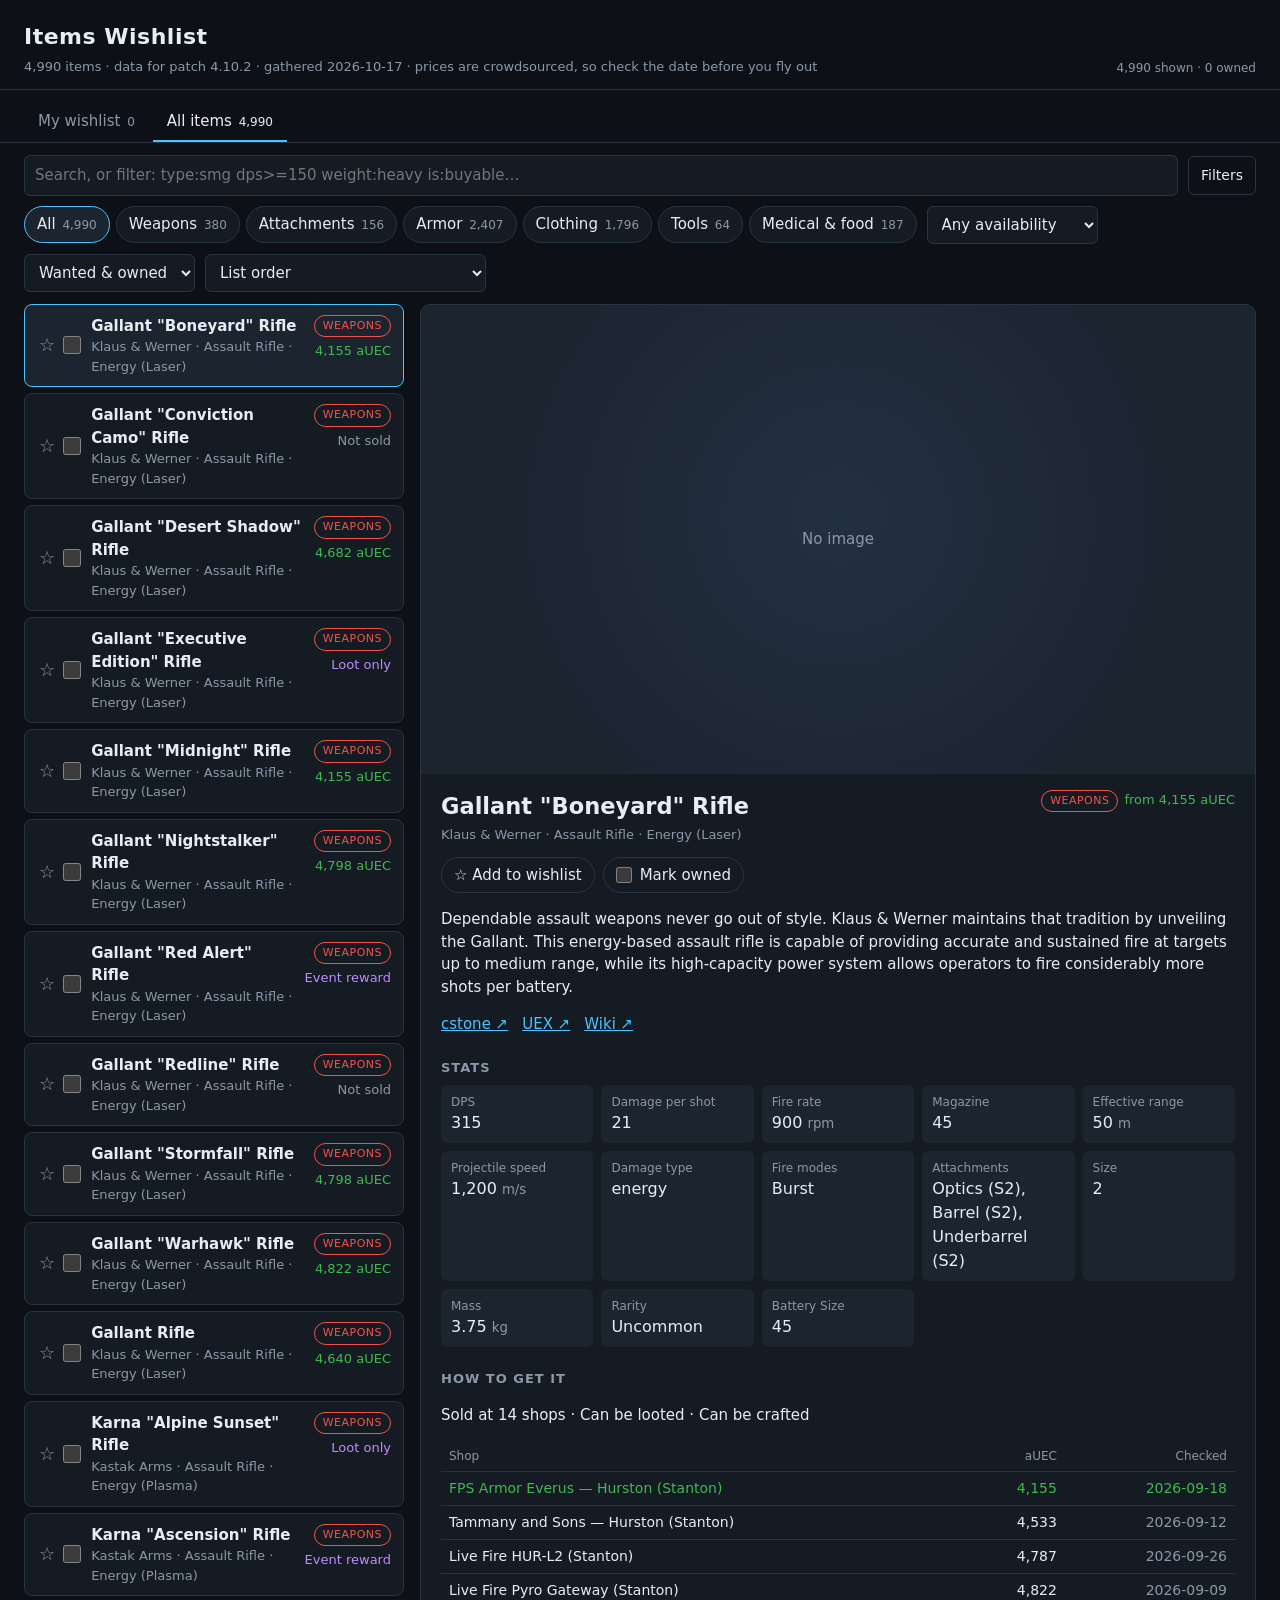
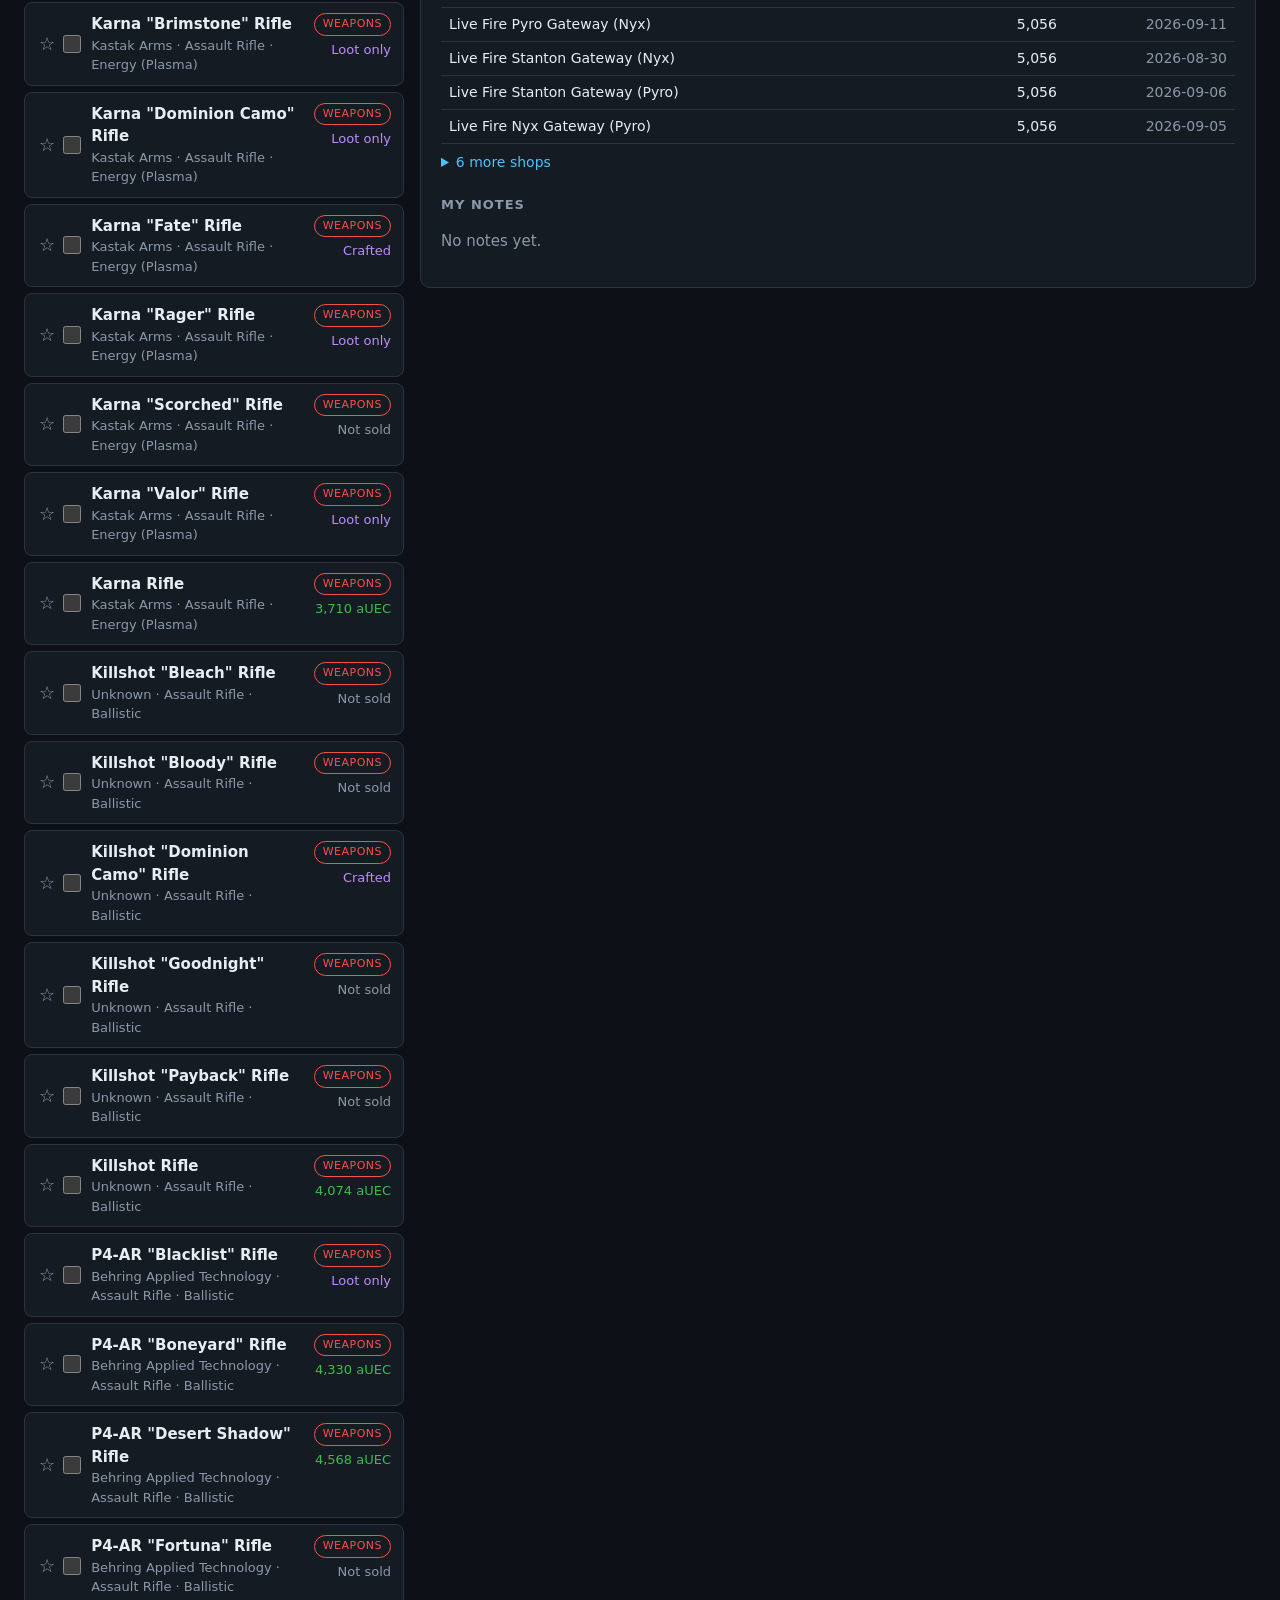
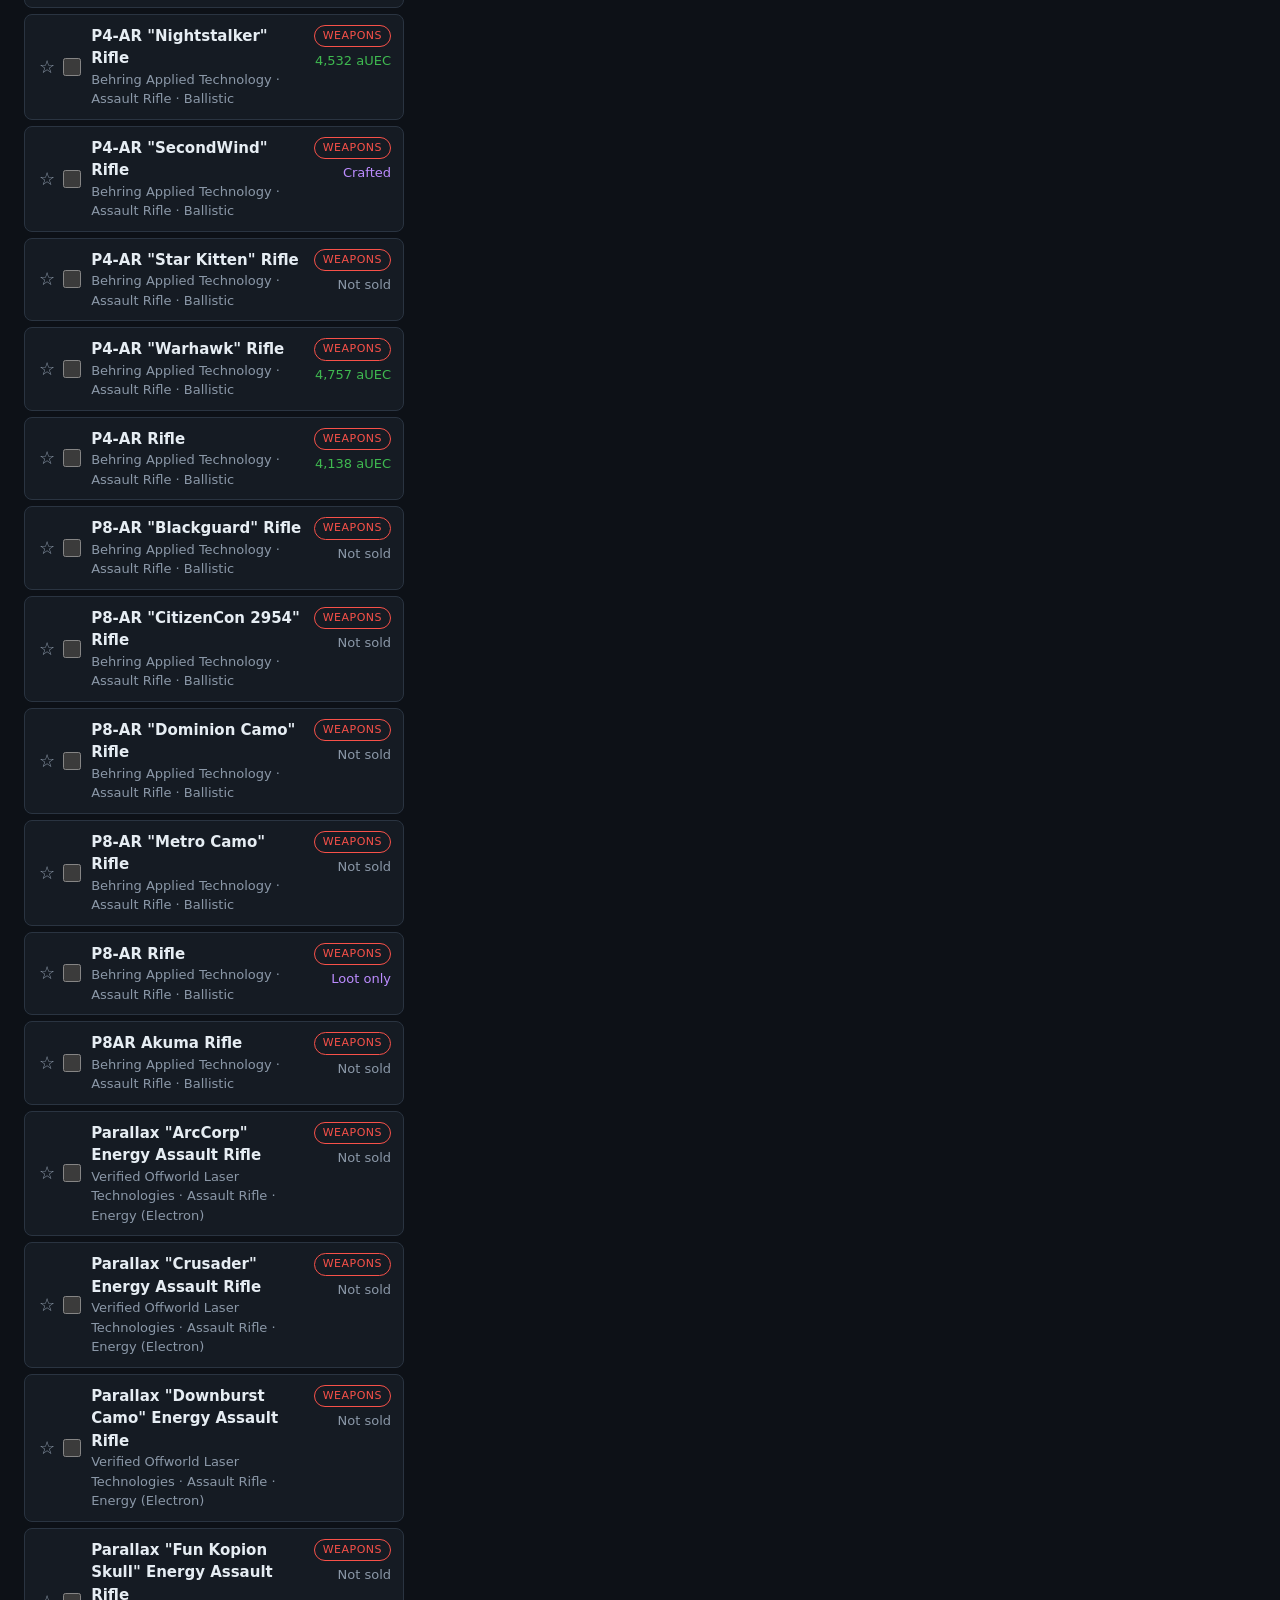
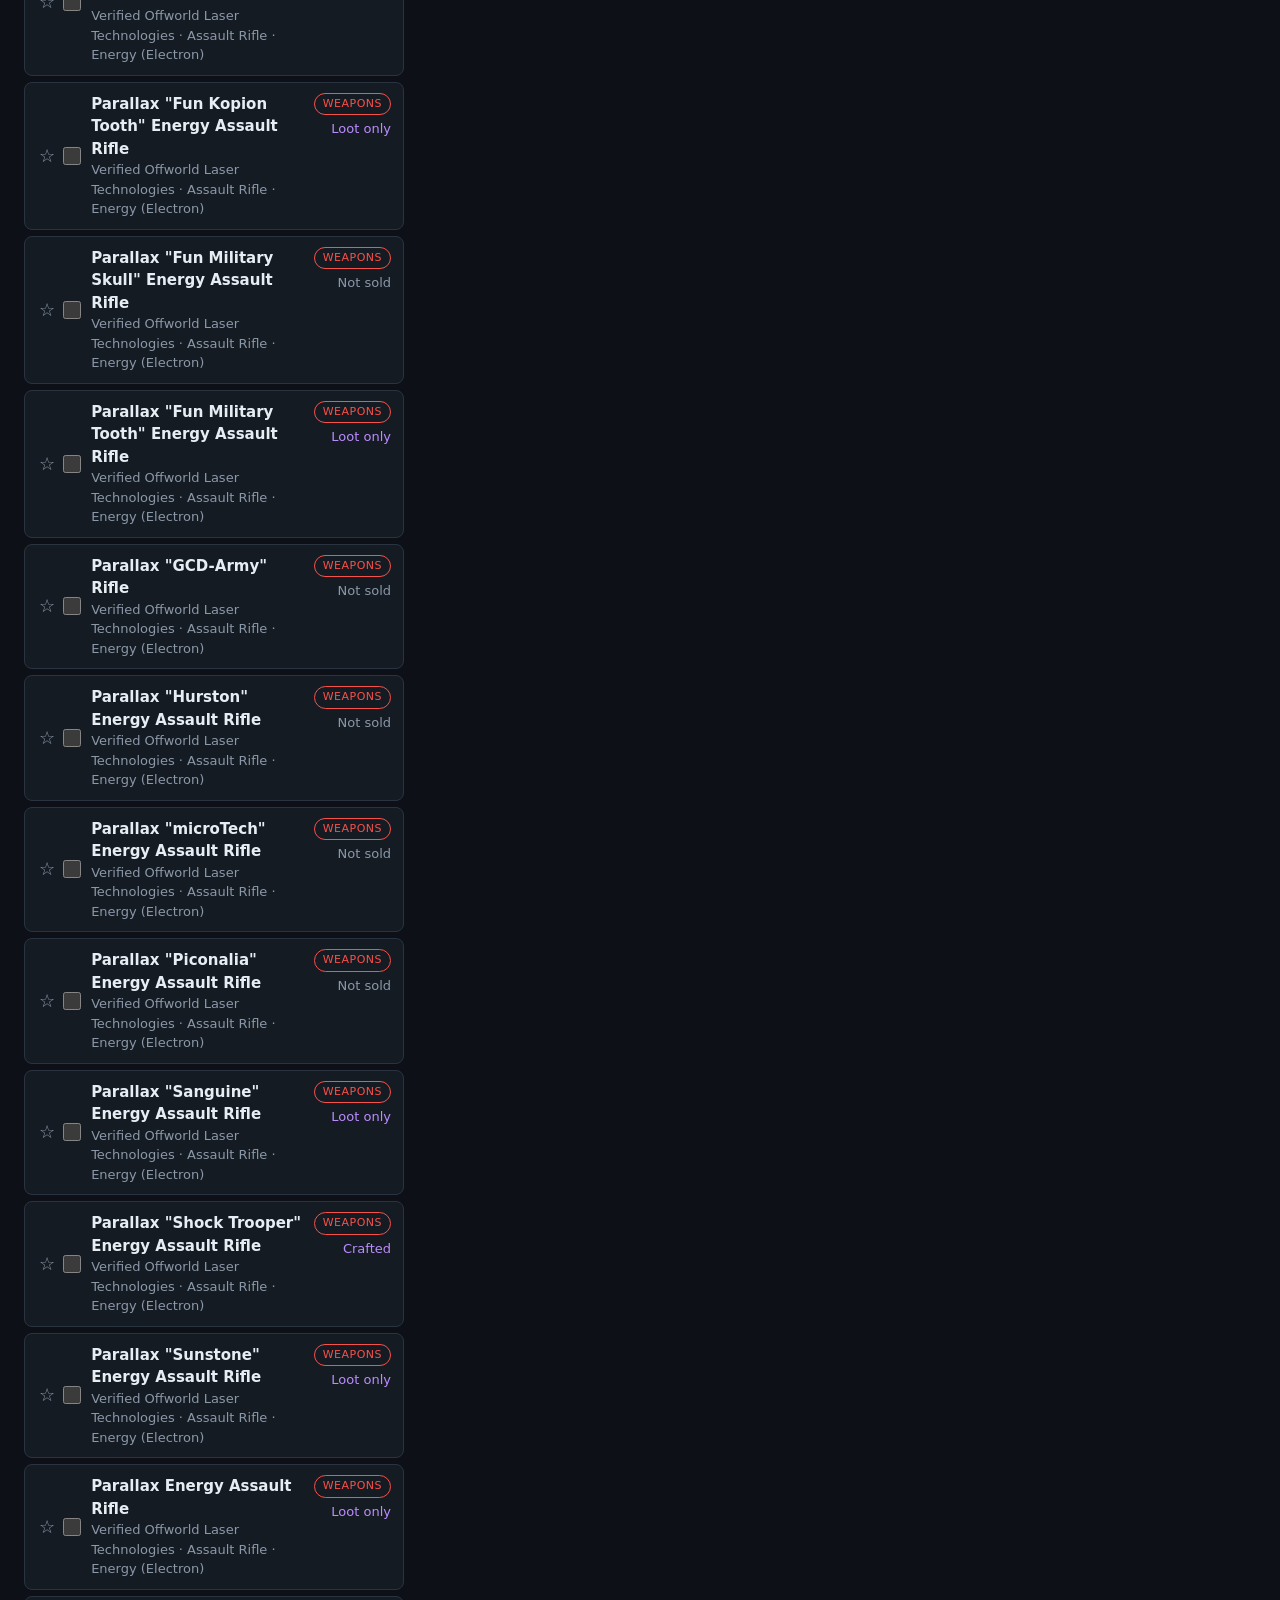
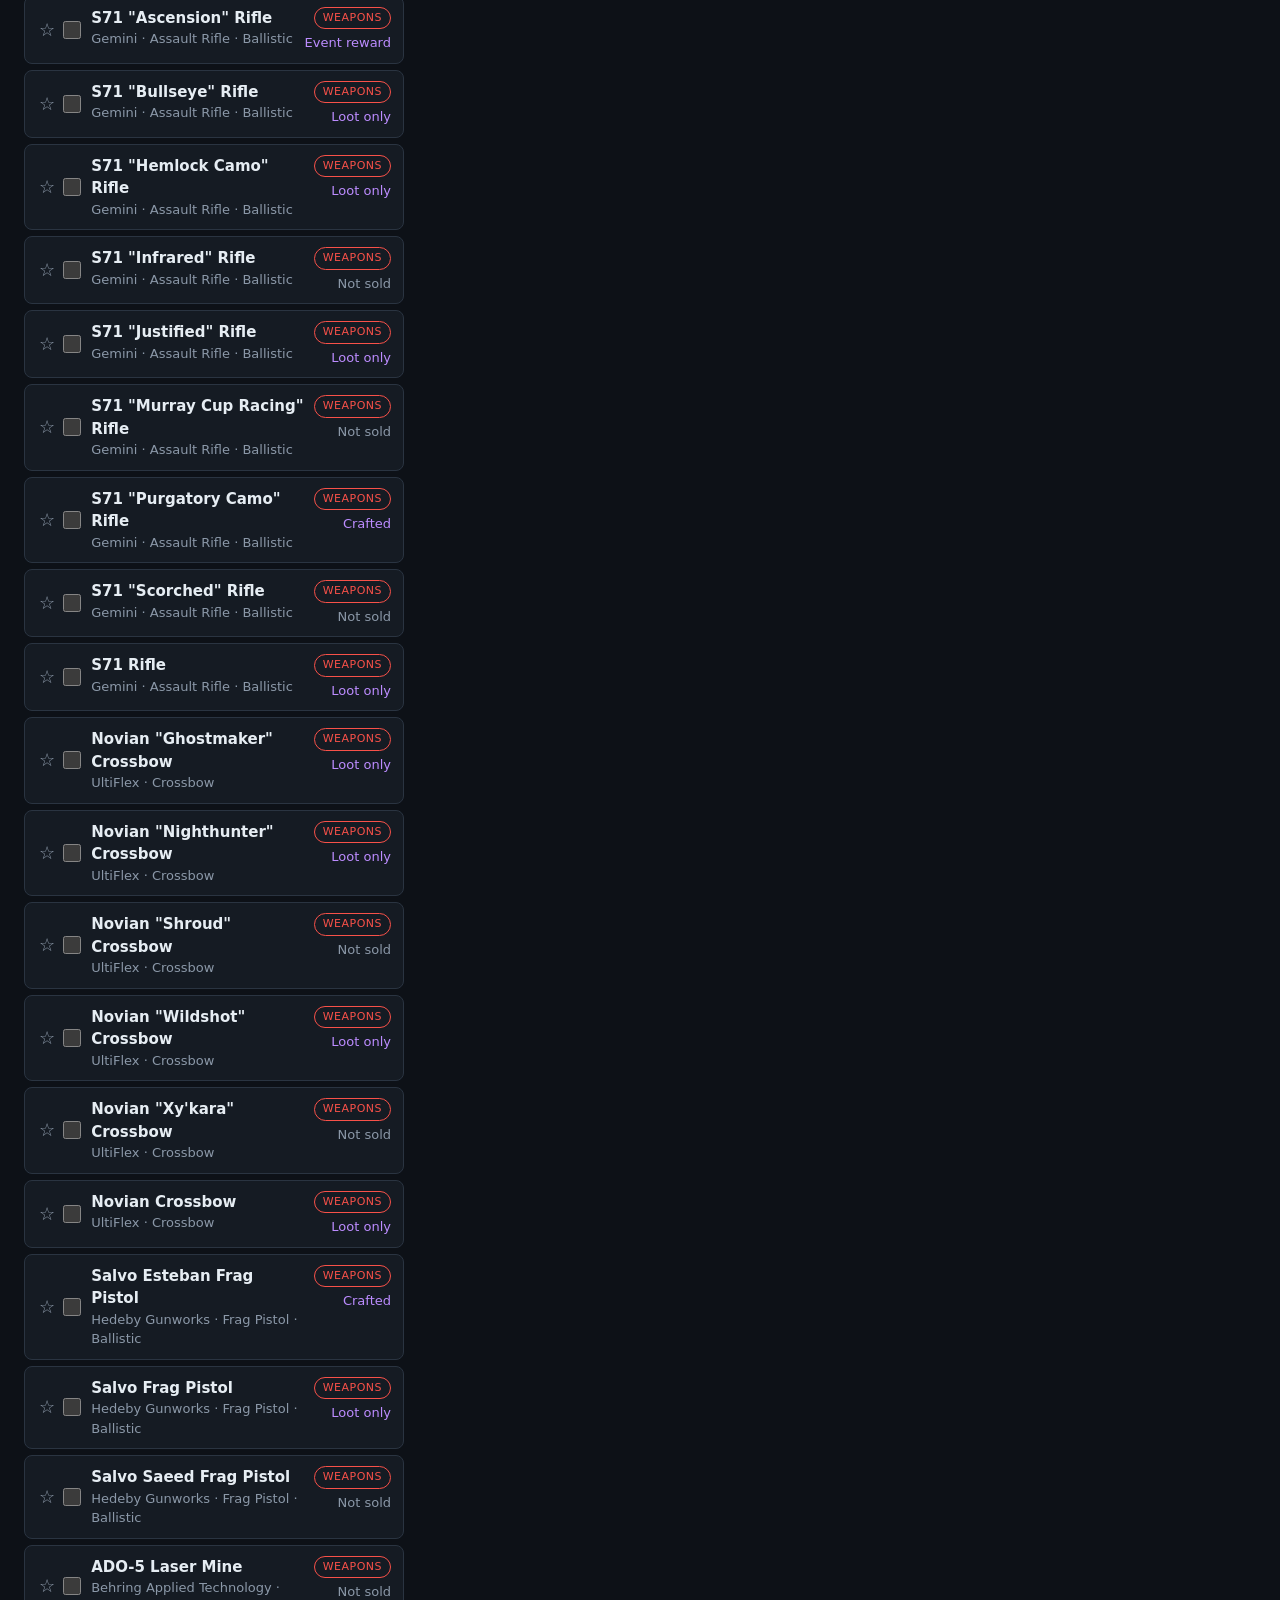
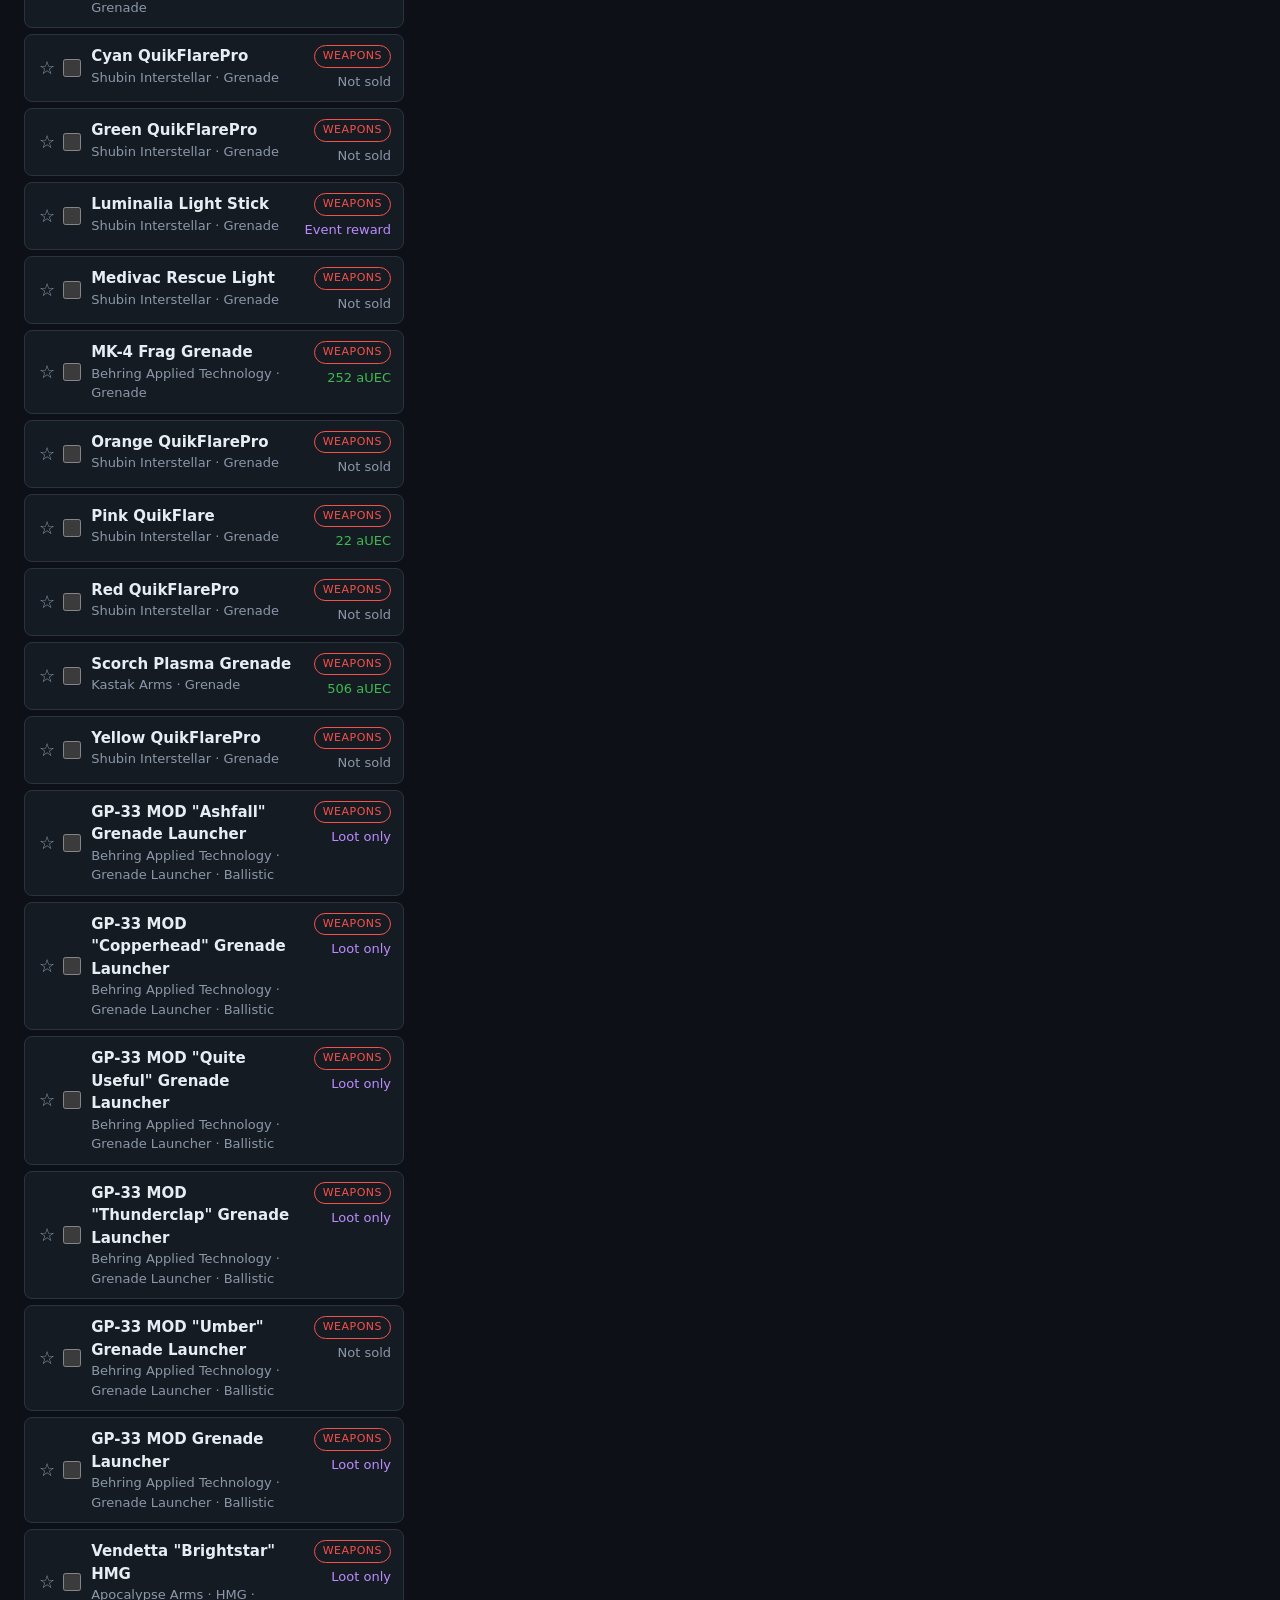
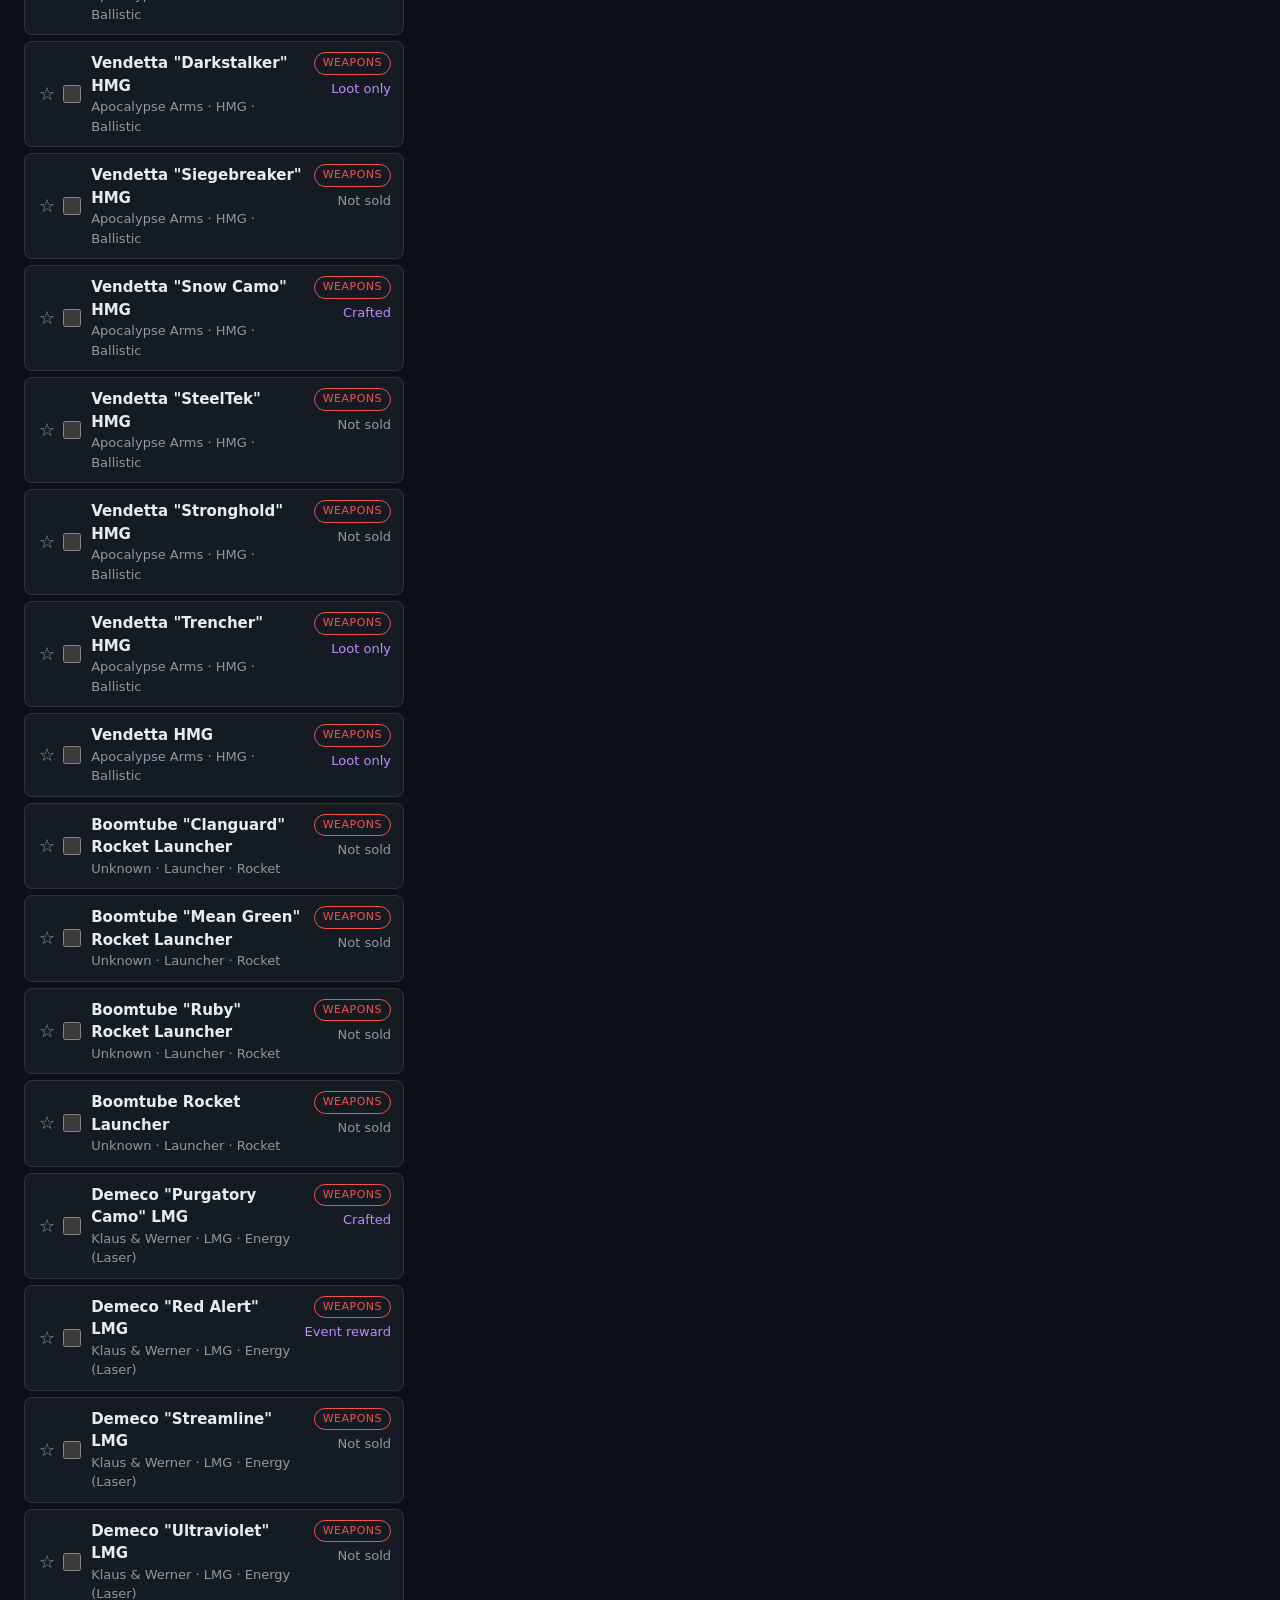
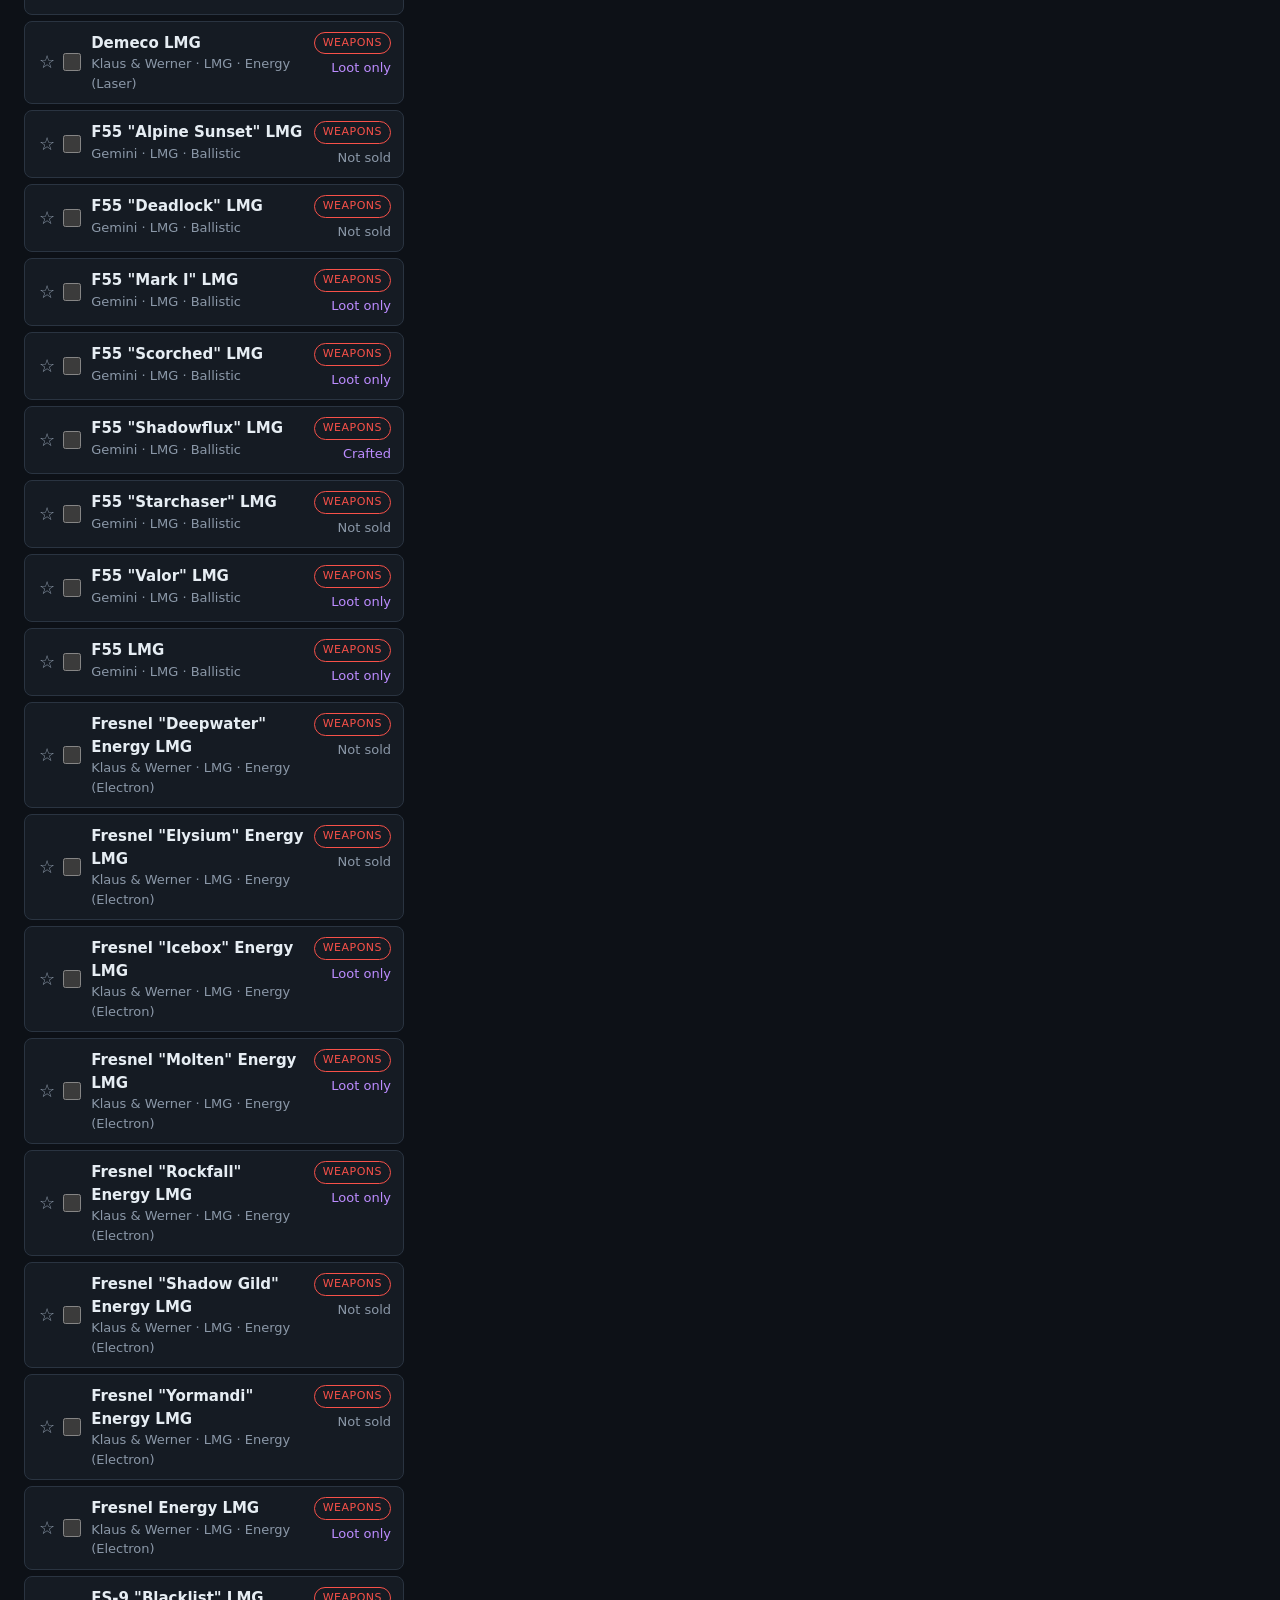
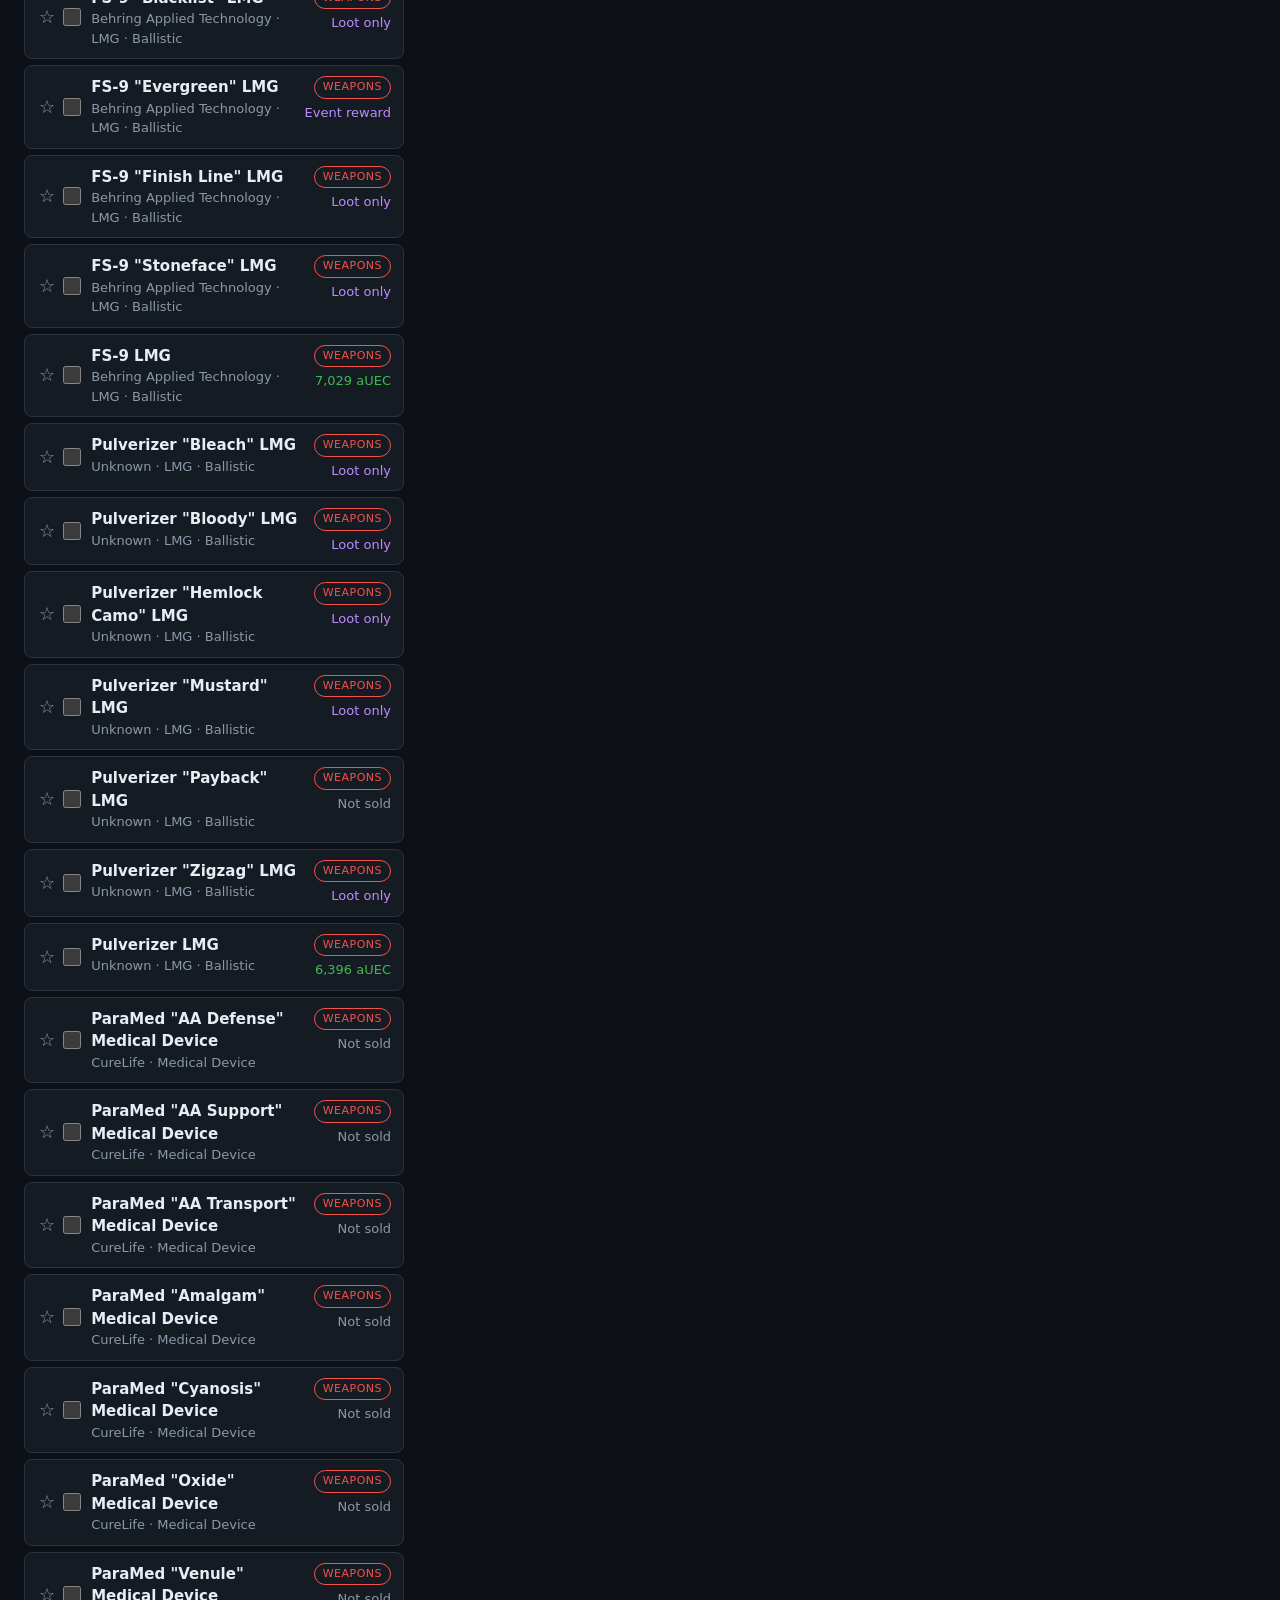
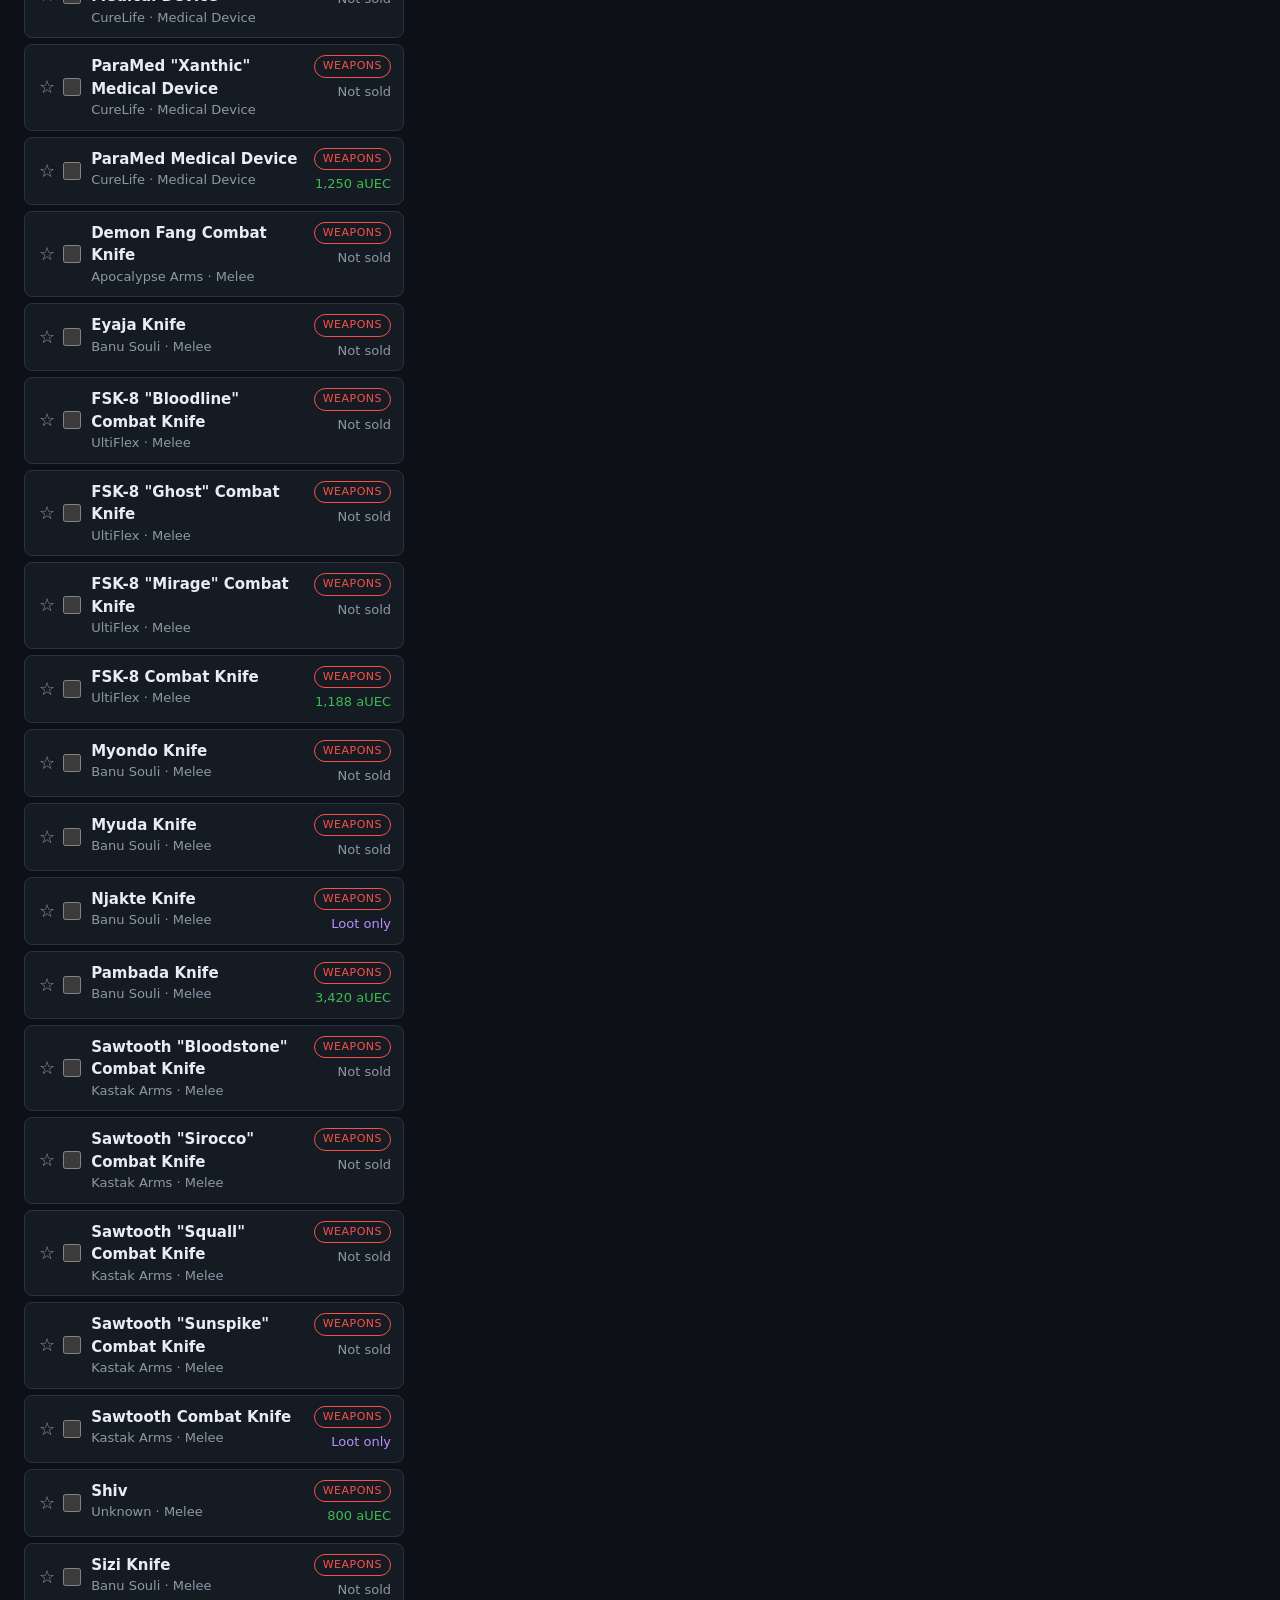
==== index.html @ db8804a5 "Deploy star-citizen-notes@7054bfa" ====
<!doctype html>
<html lang="en">
<head>
  <meta charset="utf-8">
  <meta name="viewport" content="width=device-width, initial-scale=1">
  <title>Items Wishlist</title>
  <link rel="stylesheet" href="styles.css">
</head>
<body>
  <header class="top">
    <div>
      <h1>Items Wishlist</h1>
      <p class="meta" id="meta"></p>
    </div>
    <div class="total" id="total"></div>
  </header>

  <div class="pending" id="pending" hidden></div>

  <nav class="scope" id="scope" aria-label="Which items"></nav>

  <section class="toolbar">
    <input id="search" type="search" placeholder="Search, or filter: type:smg dps>=150 weight:heavy is:buyable…" autocomplete="off" spellcheck="false">
    <button type="button" id="filtersToggle" class="ghost filters-toggle" aria-expanded="false" aria-controls="filterPanel">Filters</button>
    <div class="chips" id="categoryChips"></div>
    <select id="availability" aria-label="Availability">
      <option value="">Any availability</option>
      <option value="buy">Sold in shops</option>
      <option value="loot">Loot only</option>
      <option value="craft">Crafted only</option>
      <option value="event">Event reward</option>
      <option value="none">No known source</option>
    </select>
    <select id="owned" aria-label="Owned">
      <option value="">Wanted &amp; owned</option>
      <option value="wanted">Not owned yet</option>
      <option value="owned">Owned</option>
    </select>
    <select id="sort" aria-label="Sort">
      <option value="list">List order</option>
      <option value="price-asc">Price: low → high</option>
      <option value="price-desc">Price: high → low</option>
      <option value="name">Name</option>
      <option value="manufacturer">Manufacturer</option>
      <option value="stat:dps">DPS: highest first</option>
      <option value="stat:alpha">Damage per shot: highest first</option>
      <option value="stat:rpm">Fire rate: fastest first</option>
      <option value="stat:range">Effective range: longest first</option>
      <option value="stat:mag">Magazine: biggest first</option>
      <option value="stat:dr">Damage reduction: highest first</option>
      <option value="stat:storage">Storage: most first</option>
      <option value="statlow:tempmin">Cold rating: coldest first</option>
      <option value="stat:tempmax">Heat rating: hottest first</option>
      <option value="stat:rad">Radiation protection: most first</option>
      <option value="statlow:mass">Mass: lightest first</option>
    </select>
  </section>

  <section class="filter-panel" id="filterPanel" hidden></section>
  <div class="active-filters" id="activeFilters"></div>

  <main class="layout">
    <ul class="list" id="list"></ul>
    <article class="detail" id="detail"></article>
  </main>

  <script src="site.js"></script>
  <script src="catalog.data.js"></script>
  <script src="items.data.js"></script>
  <script src="wishlist.js"></script>
  <script src="owned.js"></script>
  <script src="common.js"></script>
  <script src="filters.js"></script>
  <script src="app.js"></script>
</body>
</html>
---- styles.css ----
:root {
  --bg: #0d1117;
  --panel: #151b23;
  --panel-2: #1c2430;
  --border: #2a3441;
  --text: #e6edf3;
  --muted: #8b98a8;
  --accent: #4cc2ff;
  --buy: #3fb950;
  --pledge: #d29922;
  --none: #8b98a8;
  --utility: #4cc2ff;
  --combat: #f85149;
  --racing: #bc8cff;
  --other: #8b98a8;
  --star: #f2cc60;
  color-scheme: dark;
}

* { box-sizing: border-box; }

body {
  margin: 0;
  background: var(--bg);
  color: var(--text);
  font: 15px/1.5 system-ui, -apple-system, "Segoe UI", Roboto, sans-serif;
}

a { color: var(--accent); }

.top {
  display: flex;
  justify-content: space-between;
  align-items: flex-end;
  gap: 16px;
  flex-wrap: wrap;
  padding: 20px 24px 12px;
  border-bottom: 1px solid var(--border);
}
.top h1 { margin: 0; font-size: 22px; letter-spacing: 0.5px; }
.meta { margin: 4px 0 0; color: var(--muted); font-size: 13px; }
.total { text-align: right; }
.total span { display: block; color: var(--muted); font-size: 12px; }
.total strong { font-size: 20px; font-variant-numeric: tabular-nums; }

.toolbar {
  display: flex;
  flex-wrap: wrap;
  gap: 10px;
  align-items: center;
  padding: 12px 24px;
}
.toolbar input, .toolbar select {
  background: var(--panel);
  color: var(--text);
  border: 1px solid var(--border);
  border-radius: 6px;
  padding: 8px 10px;
  font: inherit;
}
.toolbar input { flex: 1 1 260px; min-width: 0; }
.chips { display: flex; gap: 6px; flex-wrap: wrap; }
.chip {
  background: var(--panel);
  color: var(--text);
  border: 1px solid var(--border);
  border-radius: 999px;
  padding: 6px 12px;
  font: inherit;
  cursor: pointer;
}
.chip span { color: var(--muted); font-size: 12px; margin-left: 2px; }
.chip.on { border-color: var(--accent); background: var(--panel-2); }

.scope { display: flex; gap: 4px; padding: 12px 24px 0; border-bottom: 1px solid var(--border); }
.tab {
  background: transparent;
  color: var(--muted);
  border: 0;
  border-bottom: 2px solid transparent;
  border-radius: 0;
  padding: 8px 14px;
  font-size: 15px;
}
.tab span { font-size: 12px; margin-left: 2px; }
.tab.on { color: var(--text); border-bottom-color: var(--accent); }

.layout {
  display: grid;
  grid-template-columns: minmax(280px, 380px) 1fr;
  gap: 16px;
  padding: 0 24px 24px;
  align-items: start;
}

.list { list-style: none; margin: 0; padding: 0; display: flex; flex-direction: column; gap: 6px; }
.row {
  display: flex;
  align-items: center;
  gap: 10px;
  padding: 0 0 0 12px;
  background: var(--panel);
  border: 1px solid var(--border);
  border-radius: 8px;
}
.row:hover { background: var(--panel-2); }
.row.active { border-color: var(--accent); background: var(--panel-2); }
.row.owned { opacity: 0.6; }
.row.owned strong { text-decoration: line-through; text-decoration-color: var(--buy); }
.row-controls { display: flex; align-items: center; gap: 6px; flex: none; }
.star {
  background: transparent;
  border: 0;
  padding: 0 2px;
  font-size: 18px;
  line-height: 1;
  color: var(--muted);
}
.star:hover, .star.on { color: var(--star); }
.row-check { width: 18px; height: 18px; accent-color: var(--buy); cursor: pointer; flex: none; margin: 0; }
.row-link {
  flex: 1;
  min-width: 0;
  display: flex;
  justify-content: space-between;
  gap: 10px;
  padding: 10px 12px 10px 0;
  color: var(--text);
  text-decoration: none;
}
.row-main { display: flex; flex-direction: column; min-width: 0; }
.row-side { display: flex; flex-direction: column; align-items: flex-end; gap: 4px; white-space: nowrap; }
.sub { color: var(--muted); font-size: 13px; }

.tag {
  font-size: 11px;
  text-transform: uppercase;
  letter-spacing: 0.5px;
  padding: 2px 8px;
  border-radius: 999px;
  border: 1px solid currentColor;
}
/* Item categories (All items view). Wishlist groups fall back to the plain tag color. */
.tag[class*="cat-"] { color: var(--other); }
.tag.cat-weapons { color: #f85149; }
.tag.cat-attachments { color: #ff9b6b; }
.tag.cat-armor { color: #4cc2ff; }
.tag.cat-clothing { color: #bc8cff; }
.tag.cat-tools { color: #d29922; }
.tag.cat-medical-food { color: #3fb950; }
.price.rent { color: var(--accent); }
.price.loot, .price.craft, .price.event { color: var(--racing); }
.status-flight-ready { color: var(--buy); }
.status-in-concept { color: var(--none); }
.owned-tag { color: var(--buy); vertical-align: middle; }

.price { font-size: 13px; font-variant-numeric: tabular-nums; }
.price.buy { color: var(--buy); }
.price.pledge { color: var(--pledge); }
.price.none { color: var(--none); }

.detail {
  background: var(--panel);
  border: 1px solid var(--border);
  border-radius: 10px;
  padding: 0 20px 20px;
  overflow: hidden;
  position: sticky;
  top: 12px;
}
.hero { margin: 0 -20px 16px; aspect-ratio: 16 / 7; background: var(--panel-2); }
.hero img { width: 100%; height: 100%; object-fit: cover; display: block; }
.noimg { height: 100%; display: grid; place-items: center; color: var(--muted); }
.detail-head { display: flex; justify-content: space-between; gap: 12px; flex-wrap: wrap; }
.detail-head h2 { margin: 0; }
.detail-head .sub { margin: 2px 0 0; }
.badges { display: flex; gap: 6px; align-items: flex-start; }
.detail h3 {
  margin: 22px 0 8px;
  font-size: 13px;
  text-transform: uppercase;
  letter-spacing: 1px;
  color: var(--muted);
}
.links { display: flex; gap: 14px; flex-wrap: wrap; }

.kv { margin: 0; display: grid; gap: 4px; }
.kv div { display: grid; grid-template-columns: 120px 1fr; gap: 8px; }
.kv dt { color: var(--muted); }
.kv dd { margin: 0; }

table { width: 100%; border-collapse: collapse; margin-top: 10px; font-size: 14px; }
th, td { text-align: left; padding: 6px 8px; border-bottom: 1px solid var(--border); }
th { color: var(--muted); font-weight: 500; font-size: 12px; }
.num { text-align: right; font-variant-numeric: tabular-nums; white-space: nowrap; }
tr.best td { color: var(--buy); }

.note { color: var(--muted); font-size: 14px; border-left: 3px solid var(--border); padding-left: 10px; }
.muted, .empty { color: var(--muted); }

.stats { margin: 0; display: grid; grid-template-columns: repeat(auto-fill, minmax(130px, 1fr)); gap: 8px; }
.stat { background: var(--panel-2); border-radius: 6px; padding: 8px 10px; }
.stat dt { color: var(--muted); font-size: 12px; }
.stat dd { margin: 0; font-size: 16px; font-variant-numeric: tabular-nums; }
.stat small { color: var(--muted); }

/* ── Items ─────────────────────────────────── */
/* Gear renders are often cut out on a transparent background: fit them, don't crop. */
.item-hero { aspect-ratio: 16 / 9; background: radial-gradient(circle at 50% 45%, #233042, var(--panel-2) 70%); }
.item-hero img { object-fit: contain; padding: 12px; }
.desc { white-space: pre-line; }
.more-shops summary { cursor: pointer; color: var(--accent); font-size: 14px; margin-top: 8px; }
.more-shops table { margin-top: 4px; }
tr.current td { background: var(--panel-2); }
tr.set-total td { font-weight: 600; border-bottom: 0; }
td small { color: var(--muted); }
code { font: 13px ui-monospace, Consolas, monospace; background: var(--panel-2); padding: 1px 4px; border-radius: 4px; }

/* ── Filters ───────────────────────────────── */
.filters-toggle { padding: 8px 12px; font-size: 14px; }
.filters-toggle.on { border-color: var(--accent); }
.filters-toggle .count {
  display: inline-block;
  min-width: 18px;
  margin-left: 4px;
  padding: 0 5px;
  border-radius: 999px;
  background: var(--accent);
  color: #111;
  font-size: 12px;
}
.filter-panel {
  margin: 0 24px 12px;
  padding: 14px 16px;
  background: var(--panel);
  border: 1px solid var(--border);
  border-radius: 10px;
  display: grid;
  gap: 14px;
}
.filter-panel[hidden] { display: none; }
.filter-panel select, .filter-panel input[inputmode] {
  background: var(--panel-2);
  color: var(--text);
  border: 1px solid var(--border);
  border-radius: 6px;
  padding: 6px 8px;
  font: inherit;
  font-size: 14px;
  min-width: 0;
}
.fp-selects { display: grid; grid-template-columns: repeat(auto-fill, minmax(170px, 1fr)); gap: 10px; }
.fp-selects label { display: flex; flex-direction: column; gap: 4px; font-size: 12px; color: var(--muted); }
.fp-flags { display: flex; flex-wrap: wrap; gap: 6px 16px; font-size: 14px; }
.fp-flag { display: inline-flex; align-items: center; gap: 6px; cursor: pointer; }
.fp-flag input { accent-color: var(--accent); margin: 0; }
.fp-ranges { display: grid; grid-template-columns: repeat(auto-fill, minmax(250px, 1fr)); gap: 8px 18px; }
.fp-range { display: grid; grid-template-columns: 1fr 76px auto 76px; align-items: center; gap: 6px; font-size: 14px; }
.fp-range small { color: var(--muted); }
.fp-range em { color: var(--muted); font-style: normal; }
.fp-help { font-size: 13px; color: var(--muted); }
.fp-help summary { cursor: pointer; color: var(--text); }
.fp-help p { margin: 8px 0; }
.fp-syntax { margin: 6px 0; font-size: 13px; }
.fp-syntax td { vertical-align: top; line-height: 1.9; }
.fp-syntax td:first-child { white-space: nowrap; }
.fp-example { margin: 2px 0; font-size: 12px; padding: 4px 10px; }
.active-filters { display: flex; flex-wrap: wrap; gap: 6px; padding: 0 24px; }
.active-filters:not(:empty) { margin-bottom: 12px; }
.filter-chip {
  background: var(--panel-2);
  color: var(--text);
  border: 1px solid var(--accent);
  border-radius: 999px;
  padding: 3px 10px;
  font-size: 13px;
}
.filter-chip span { color: var(--muted); margin-left: 4px; }
.filter-chip.free { border-color: var(--border); }
.filter-chip.neg { border-color: var(--combat); }
.filter-chip.clear { background: transparent; border-color: var(--border); color: var(--muted); }
.row-stats { color: var(--accent); font-size: 12px; font-variant-numeric: tabular-nums; }

/* ── Purchases ─────────────────────────────── */
.pending {
  display: flex;
  flex-wrap: wrap;
  align-items: center;
  gap: 8px 16px;
  margin: 12px 24px 0;
  padding: 10px 14px;
  border: 1px solid var(--pledge);
  border-radius: 8px;
  background: rgba(210, 153, 34, 0.08);
  font-size: 14px;
}
.pending[hidden] { display: none; }
.pending-actions { display: flex; gap: 8px; }
.pending-msg { color: var(--muted); }
button {
  font: inherit;
  font-size: 13px;
  padding: 6px 12px;
  border-radius: 6px;
  border: 1px solid var(--pledge);
  background: var(--pledge);
  color: #111;
  cursor: pointer;
}
button.ghost { background: transparent; color: var(--text); border-color: var(--border); }

.toggles { display: flex; flex-wrap: wrap; gap: 8px; margin: 12px 0 4px; }
.wish-toggle {
  display: inline-flex;
  align-items: center;
  gap: 8px;
  padding: 6px 12px;
  border: 1px solid var(--border);
  border-radius: 999px;
  background: transparent;
  color: var(--text);
  font-size: 15px;
}
button.wish-toggle:hover { border-color: var(--star); }
.wish-toggle.on { border-color: var(--star); }
.wish-toggle select {
  background: var(--panel-2);
  color: var(--text);
  border: 1px solid var(--border);
  border-radius: 6px;
  padding: 2px 6px;
  font: inherit;
  font-size: 14px;
}
.purchase-toggle {
  display: inline-flex;
  align-items: center;
  gap: 8px;
  padding: 6px 12px;
  border: 1px solid var(--border);
  border-radius: 999px;
  cursor: pointer;
  user-select: none;
}
.purchase-toggle input { accent-color: var(--buy); width: 16px; height: 16px; margin: 0; }
.purchase-toggle.on { border-color: var(--buy); color: var(--buy); }
.purchase-toggle small { color: var(--muted); margin-left: 4px; }

/* ── Things to know ────────────────────────── */
.ttk { list-style: none; margin: 0; padding: 0; display: flex; flex-direction: column; gap: 6px; }
.ttk li {
  display: flex;
  gap: 10px;
  align-items: flex-start;
  padding: 8px 12px;
  border-radius: 6px;
  border-left: 3px solid;
  font-size: 14px;
}
.ttk-warn { border-color: var(--pledge) !important; background: rgba(210, 153, 34, 0.10); }
.ttk-info { border-color: var(--accent) !important; background: rgba(76, 194, 255, 0.07); }
.ttk-icon {
  flex: none;
  width: 18px;
  height: 18px;
  margin-top: 1px;
  border-radius: 50%;
  display: grid;
  place-items: center;
  font-size: 12px;
  font-weight: 700;
  color: #111;
}
.ttk-warn .ttk-icon { background: var(--pledge); }
.ttk-info .ttk-icon { background: var(--accent); }


@media print {
  body { background: #fff; color: #000; }
  .top, .pending, .toggles { display: none; }
}

@media (max-width: 800px) {
  .pending { margin-left: 16px; margin-right: 16px; }
  .top, .scope, .toolbar, .layout, .active-filters { padding-left: 16px; padding-right: 16px; }
  .filter-panel { margin-left: 16px; margin-right: 16px; }
  .fp-syntax td:first-child { white-space: normal; }
  .layout { grid-template-columns: 1fr; }
  .detail { position: static; }
  .total { text-align: left; }
}
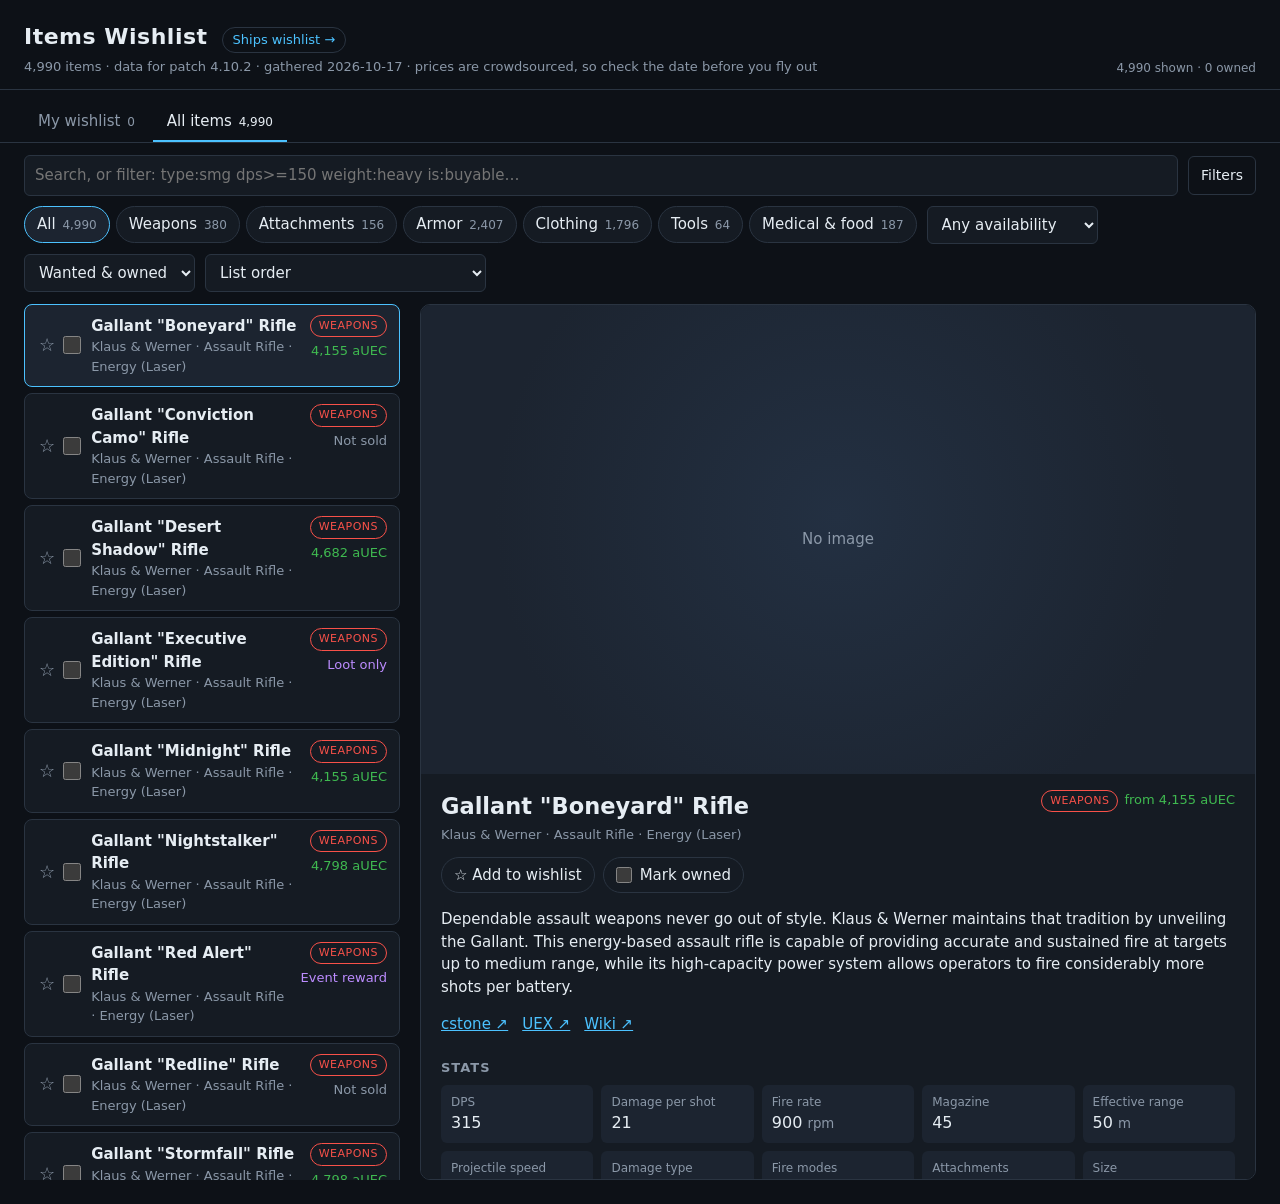
==== commit 53cd7c20: "Deploy star-citizen-notes@56469bd" ====
--- a/index.html
+++ b/index.html
@@ -9,7 +9,10 @@
 <body>
   <header class="top">
     <div>
-      <h1>Items Wishlist</h1>
+      <div class="title-row">
+        <h1>Items Wishlist</h1>
+        <nav class="site-links" id="siteLinks" aria-label="Other sites"></nav>
+      </div>
       <p class="meta" id="meta"></p>
     </div>
     <div class="total" id="total"></div>
--- a/styles.css
+++ b/styles.css
@@ -38,6 +38,10 @@
   border-bottom: 1px solid var(--border);
 }
 .top h1 { margin: 0; font-size: 22px; letter-spacing: 0.5px; }
+.title-row { display: flex; align-items: baseline; gap: 14px; flex-wrap: wrap; }
+.site-links { display: flex; gap: 8px; }
+.site-links a { font-size: 13px; text-decoration: none; border: 1px solid var(--border); border-radius: 999px; padding: 2px 10px; }
+.site-links a:hover { border-color: var(--accent); }
 .meta { margin: 4px 0 0; color: var(--muted); font-size: 13px; }
 .total { text-align: right; }
 .total span { display: block; color: var(--muted); font-size: 12px; }
@@ -93,7 +97,16 @@
   align-items: start;
 }
 
-.list { list-style: none; margin: 0; padding: 0; display: flex; flex-direction: column; gap: 6px; }
+.list { list-style: none; margin: 0; padding: 0 4px 0 0; display: flex; flex-direction: column; gap: 6px; }
+/* The list and the detail panel each scroll on their own, so the page never gets taller than the window. */
+.list, .detail {
+  position: sticky;
+  top: 12px;
+  max-height: calc(100vh - 24px);
+  overflow-y: auto;
+  scrollbar-width: thin;
+  scrollbar-color: var(--border) transparent;
+}
 .row {
   display: flex;
   align-items: center;
@@ -164,9 +177,6 @@
   border: 1px solid var(--border);
   border-radius: 10px;
   padding: 0 20px 20px;
-  overflow: hidden;
-  position: sticky;
-  top: 12px;
 }
 .hero { margin: 0 -20px 16px; aspect-ratio: 16 / 7; background: var(--panel-2); }
 .hero img { width: 100%; height: 100%; object-fit: cover; display: block; }
@@ -386,6 +396,7 @@
   .filter-panel { margin-left: 16px; margin-right: 16px; }
   .fp-syntax td:first-child { white-space: normal; }
   .layout { grid-template-columns: 1fr; }
-  .detail { position: static; }
+  .list { position: static; max-height: 60vh; }
+  .detail { position: static; max-height: none; overflow: visible; }
   .total { text-align: left; }
 }
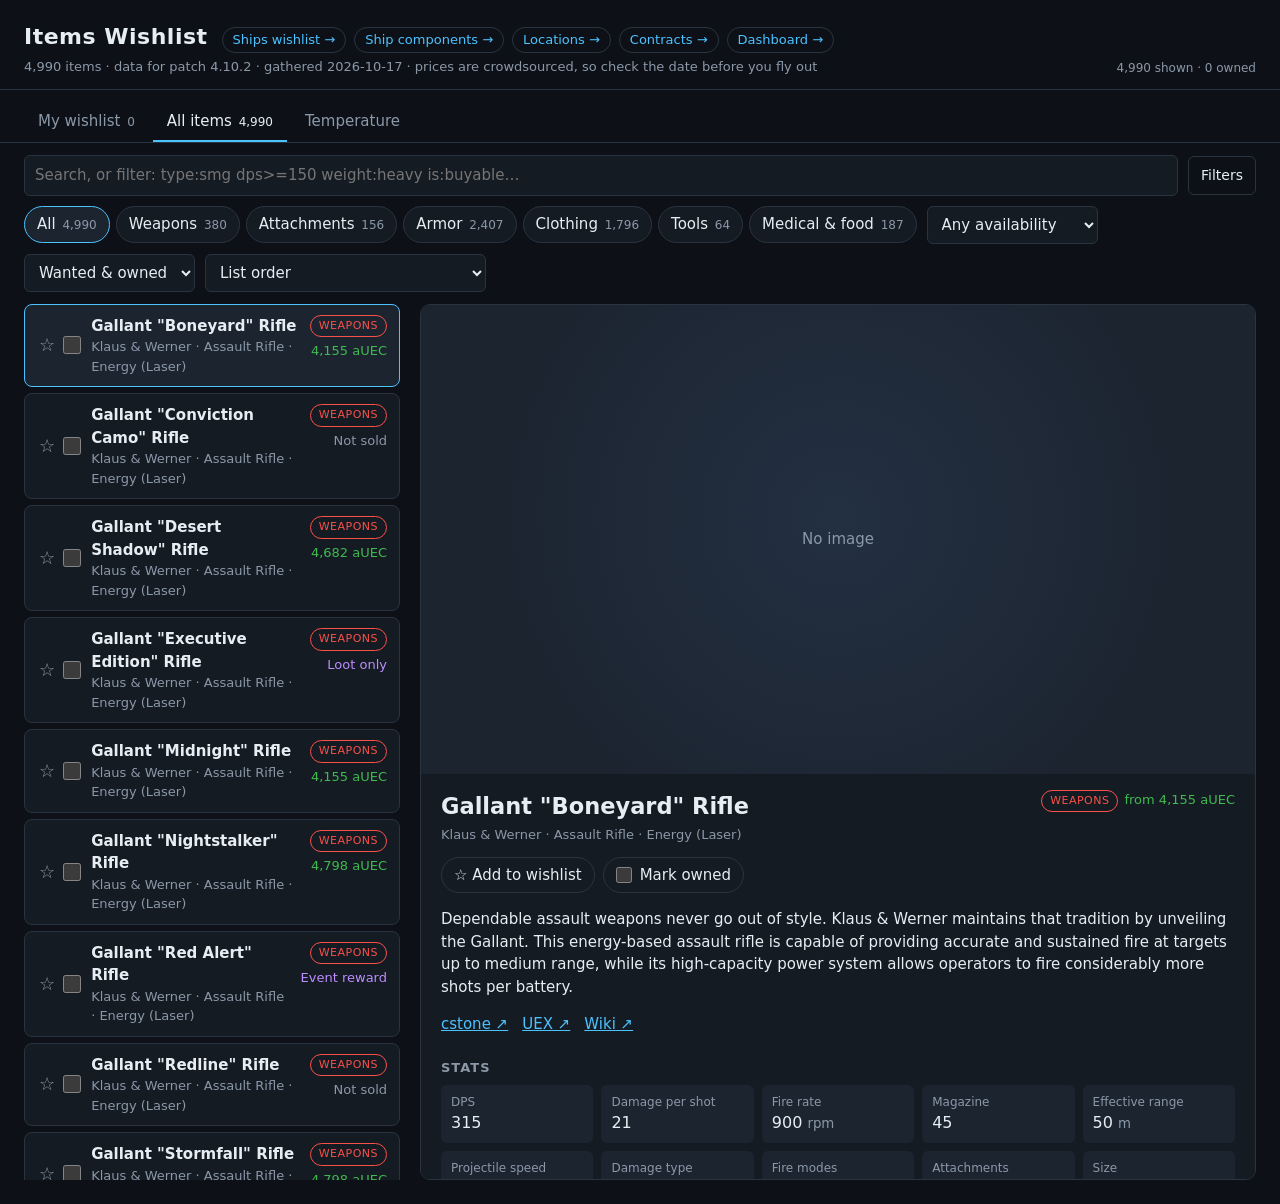
==== commit 9b5d7346: "Deploy star-citizen-notes@cb268cd" ====
--- a/index.html
+++ b/index.html
@@ -62,6 +62,8 @@
   <section class="filter-panel" id="filterPanel" hidden></section>
   <div class="active-filters" id="activeFilters"></div>
 
+  <main class="temp-view" id="tempView" hidden></main>
+
   <main class="layout">
     <ul class="list" id="list"></ul>
     <article class="detail" id="detail"></article>
@@ -74,6 +76,7 @@
   <script src="owned.js"></script>
   <script src="common.js"></script>
   <script src="filters.js"></script>
+  <script src="tempview.js"></script>
   <script src="app.js"></script>
 </body>
 </html>
--- a/styles.css
+++ b/styles.css
@@ -39,7 +39,7 @@
 }
 .top h1 { margin: 0; font-size: 22px; letter-spacing: 0.5px; }
 .title-row { display: flex; align-items: baseline; gap: 14px; flex-wrap: wrap; }
-.site-links { display: flex; gap: 8px; }
+.site-links { display: flex; flex-wrap: wrap; gap: 8px; }
 .site-links a { font-size: 13px; text-decoration: none; border: 1px solid var(--border); border-radius: 999px; padding: 2px 10px; }
 .site-links a:hover { border-color: var(--accent); }
 .meta { margin: 4px 0 0; color: var(--muted); font-size: 13px; }
@@ -400,3 +400,42 @@
   .detail { position: static; max-height: none; overflow: visible; }
   .total { text-align: left; }
 }
+
+/* ── Temperature coverage ──────────────────── */
+.temp-mode .toolbar, .temp-mode .filter-panel, .temp-mode .active-filters, .temp-mode .layout { display: none !important; }
+.temp-view { padding: 16px 24px 32px; }
+.temp-view[hidden] { display: none; }
+.cmp-card { background: var(--panel); border: 1px solid var(--border); border-radius: 10px; padding: 4px 20px 18px; min-width: 0; position: relative; }
+.cmp-card h3 { margin: 18px 0 8px; font-size: 13px; text-transform: uppercase; letter-spacing: 1px; color: var(--muted); }
+.legend { display: flex; flex-wrap: wrap; gap: 6px 16px; font-size: 13px; color: var(--muted); margin: 6px 0 10px; }
+.tc-controls { display: flex; flex-wrap: wrap; gap: 8px 18px; align-items: center; font-size: 13px; color: var(--muted); }
+.tc-controls label { display: inline-flex; align-items: center; gap: 6px; }
+.tc-controls select, .tc-controls input { background: var(--panel-2); color: var(--text); border: 1px solid var(--border); border-radius: 6px; padding: 5px 8px; font: inherit; font-size: 14px; }
+.tc-controls input { width: 72px; }
+.tc-summary { font-size: 15px; }
+.tc-plot { width: 100%; overflow: hidden; }
+.tc-svg { display: block; }
+.tc-grid { stroke: #222b36; stroke-width: 1; }
+.tc-grid.zero { stroke: #3a4552; }
+.tc-tick { fill: var(--muted); font-size: 11px; font-variant-numeric: tabular-nums; }
+.tc-need { fill: rgba(57, 135, 229, 0.10); }
+.tc-need-edge { stroke: #3987e5; stroke-width: 1; stroke-dasharray: 3 3; }
+.tc-hit { fill: transparent; }
+.tc-row { cursor: pointer; outline: none; }
+.tc-row:hover .tc-hit, .tc-row:focus .tc-hit, .tc-row.open .tc-hit { fill: var(--panel-2); }
+.tc-label { fill: var(--text); font-size: 12px; }
+.tc-more { fill: var(--muted); }
+.tc-bar { fill: #4d5866; }
+.tc-row.covers .tc-bar { fill: #3987e5; }
+.tc-val { fill: var(--muted); font-size: 12px; font-variant-numeric: tabular-nums; }
+.tc-key { display: inline-block; width: 14px; height: 8px; border-radius: 3px; background: #4d5866; margin-right: 6px; vertical-align: 0; }
+.tc-key.covers { background: #3987e5; }
+.tc-key.need { background: rgba(57, 135, 229, 0.25); border: 1px dashed #3987e5; }
+.tc-tip { position: absolute; z-index: 5; max-width: 340px; padding: 6px 10px; background: var(--panel-2); border: 1px solid var(--border); border-radius: 6px; font-size: 13px; pointer-events: none; box-shadow: 0 4px 12px rgba(0, 0, 0, 0.4); }
+.tc-detail h4 { margin: 14px 0 0; font-size: 14px; }
+.tc-wanted { color: var(--star); }
+@media (max-width: 800px) {
+  .temp-view { padding-left: 16px; padding-right: 16px; }
+  .scope { overflow-x: auto; }
+  .tab { white-space: nowrap; }
+}
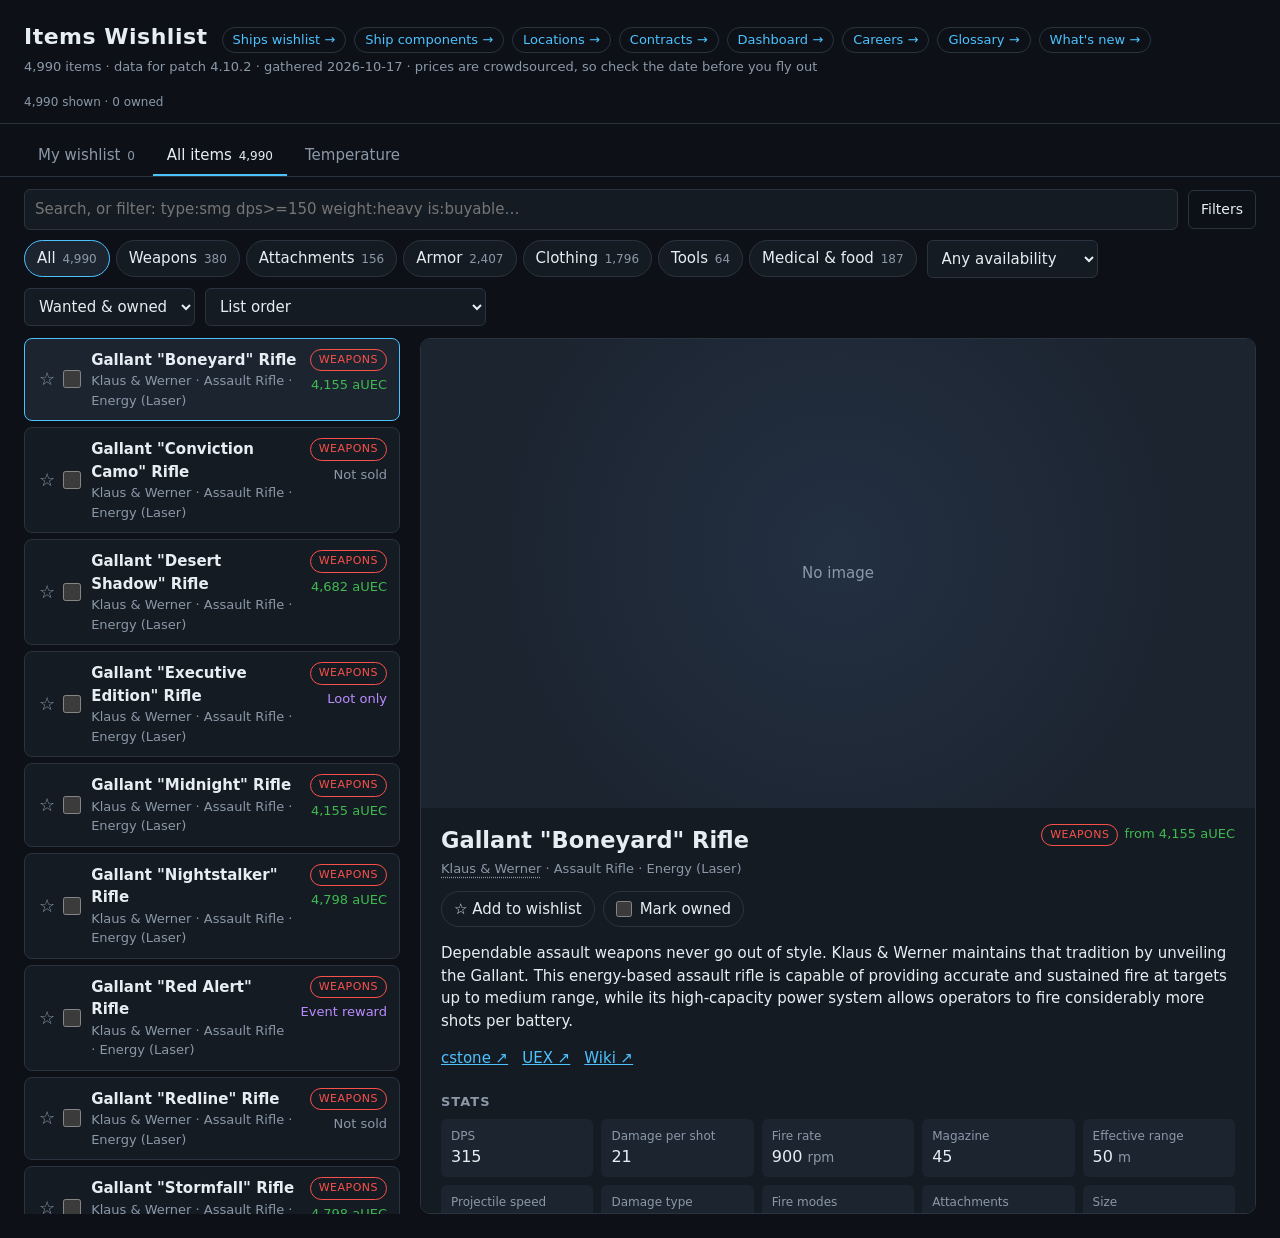
==== commit 87225887: "Deploy star-citizen-notes@76025f4" ====
--- a/index.html
+++ b/index.html
@@ -70,6 +70,7 @@
   </main>
 
   <script src="site.js"></script>
+  <script>/* "What's new" dot: loads whatsnew.js from the changelog app linked in site.js. */(function () { var l = ((window.SITE || {}).links || []).filter(function (x) { return x.id === "changelog"; })[0]; if (!l) return; var s = document.createElement("script"); s.src = l.href.replace(/index\.html$/, "") + "whatsnew.js"; s.async = true; document.head.appendChild(s); })();</script>
   <script src="catalog.data.js"></script>
   <script src="items.data.js"></script>
   <script src="wishlist.js"></script>
--- a/styles.css
+++ b/styles.css
@@ -439,3 +439,7 @@
   .scope { overflow-x: auto; }
   .tab { white-space: nowrap; }
 }
+
+/* Names that link to the glossary: quiet until hovered. */
+a.lookup { color: inherit; text-decoration: underline dotted; text-underline-offset: 3px; }
+a.lookup:hover { color: var(--accent); }
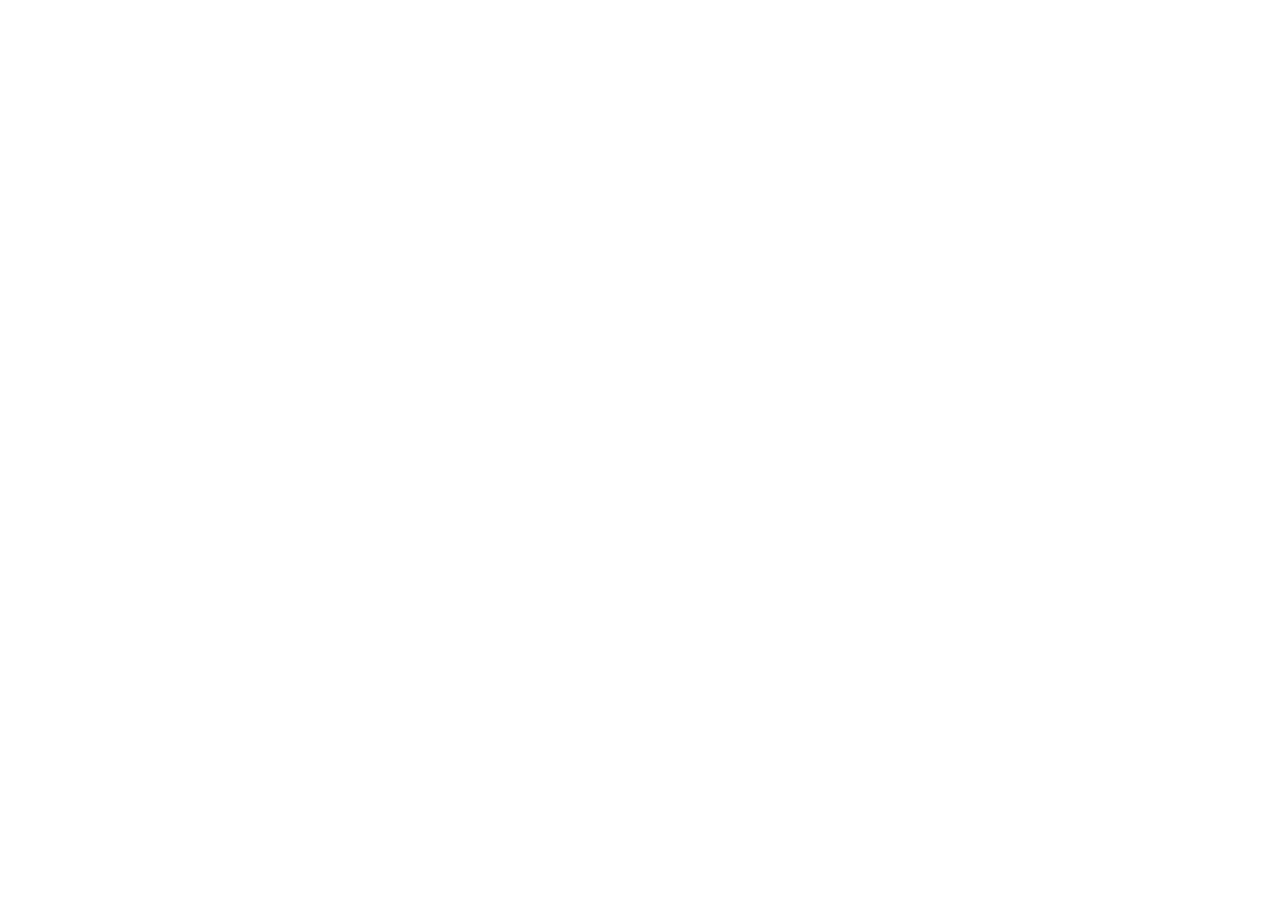
==== commit 0b2da5df: "Redirect to https://star-citizen.john-clinton-rogers.workers.dev/items/" ====
--- a/index.html
+++ b/index.html
@@ -3,81 +3,125 @@
 <head>
   <meta charset="utf-8">
   <meta name="viewport" content="width=device-width, initial-scale=1">
-  <title>Items Wishlist</title>
-  <link rel="stylesheet" href="styles.css">
+  <meta name="referrer" content="origin">
+  <meta name="robots" content="noindex">
+  <title>Items has moved</title>
+  <link rel="canonical" href="https://star-citizen.john-clinton-rogers.workers.dev/items/">
+  <noscript><meta http-equiv="refresh" content="0; url=https://star-citizen.john-clinton-rogers.workers.dev/items/"></noscript>
+  <style>body{font:16px/1.5 system-ui,sans-serif;max-width:40rem;margin:3rem auto;padding:0 16px;color:#e6edf3;background:#0d1117}a{color:#4cc2ff}</style>
 </head>
 <body>
-  <header class="top">
-    <div>
-      <div class="title-row">
-        <h1>Items Wishlist</h1>
-        <nav class="site-links" id="siteLinks" aria-label="Other sites"></nav>
-      </div>
-      <p class="meta" id="meta"></p>
-    </div>
-    <div class="total" id="total"></div>
-  </header>
+  <h1>Items has moved</h1>
+  <p>All the Star Citizen tools are now on one site. Taking you to <a id="to" href="https://star-citizen.john-clinton-rogers.workers.dev/items/">the new address</a>…</p>
+  <div id="big" hidden>
+    <p>Your saved data is too big to bring over by link. <a id="download" download="star-citizen-saved-data.json" href="#">Download a copy</a>, then <a href="https://star-citizen.john-clinton-rogers.workers.dev/items/">continue to the new site</a>.</p>
+  </div>
+  <p><a href="?sc-move=1">Bring my saved data again</a></p>
+  <script>
+// The old GitHub Pages sites' redirect page (hosting-migration, D-045, D-046). Each of the ten repos
+// serves this script, inlined into its index.html and 404.html by publish-redirects.ts, so every
+// old address (deep links too) lands on the same view on the new site.
+// The first time, it also carries the browser's saved data (every "sc-" key) to /moved, in the
+// part of the address after #, which never reaches a server. The old copy is never deleted.
+// "?sc-move=1" sends the data again.
+// Plain JavaScript, like the legacy apps: no build step. Tested in redirect.test.ts.
+((win) => {
+  const SITE = "https://star-citizen.john-clinton-rogers.workers.dev";
+  const PATHS = {"ships":"/ships/","items":"/items/","ship-components":"/components/","dashboard":"/dashboard/","contracts":"/contracts/","careers":"/careers/","locations":"/locations/","glossary":"/glossary/","changelog":"/changelog/","roadmap":"/roadmap/"}; // old repo name ("ship-components") -> new path ("/components/")
+  const MARK = "sc-moved";
+  const AGAIN = "sc-move";
+  const LIMIT = 1_500_000; // characters of encoded data: well under browsers' address limits
 
-  <div class="pending" id="pending" hidden></div>
+  /** The new site's path for an old address, keeping the page, query and #. */
+  const newPath = (pathname, search, hash) => {
+    const m = /^\/star-citizen-([a-z-]+)(\/.*)?$/.exec(pathname);
+    const base = m && PATHS[m[1]];
+    if (!base) return "/";
+    let rest = (m[2] || "/").slice(1);
+    if (rest === "index.html") rest = "";
+    const query = search
+      .replace(/^\?/, "")
+      .split("&")
+      .filter((p) => p && p.split("=")[0] !== AGAIN)
+      .join("&");
+    return `${base}${rest}${query ? `?${query}` : ""}${hash}`;
+  };
 
-  <nav class="scope" id="scope" aria-label="Which items"></nav>
+  const savedData = (storage) => {
+    const data = {};
+    let count = 0;
+    for (let i = 0; i < storage.length; i++) {
+      const key = storage.key(i);
+      if (key?.startsWith("sc-") && key !== MARK) {
+        data[key] = storage.getItem(key);
+        count++;
+      }
+    }
+    return count ? data : null;
+  };
 
-  <section class="toolbar">
-    <input id="search" type="search" placeholder="Search, or filter: type:smg dps>=150 weight:heavy is:buyable…" autocomplete="off" spellcheck="false">
-    <button type="button" id="filtersToggle" class="ghost filters-toggle" aria-expanded="false" aria-controls="filterPanel">Filters</button>
-    <div class="chips" id="categoryChips"></div>
-    <select id="availability" aria-label="Availability">
-      <option value="">Any availability</option>
-      <option value="buy">Sold in shops</option>
-      <option value="loot">Loot only</option>
-      <option value="craft">Crafted only</option>
-      <option value="event">Event reward</option>
-      <option value="none">No known source</option>
-    </select>
-    <select id="owned" aria-label="Owned">
-      <option value="">Wanted &amp; owned</option>
-      <option value="wanted">Not owned yet</option>
-      <option value="owned">Owned</option>
-    </select>
-    <select id="sort" aria-label="Sort">
-      <option value="list">List order</option>
-      <option value="price-asc">Price: low → high</option>
-      <option value="price-desc">Price: high → low</option>
-      <option value="name">Name</option>
-      <option value="manufacturer">Manufacturer</option>
-      <option value="stat:dps">DPS: highest first</option>
-      <option value="stat:alpha">Damage per shot: highest first</option>
-      <option value="stat:rpm">Fire rate: fastest first</option>
-      <option value="stat:range">Effective range: longest first</option>
-      <option value="stat:mag">Magazine: biggest first</option>
-      <option value="stat:dr">Damage reduction: highest first</option>
-      <option value="stat:storage">Storage: most first</option>
-      <option value="statlow:tempmin">Cold rating: coldest first</option>
-      <option value="stat:tempmax">Heat rating: hottest first</option>
-      <option value="stat:rad">Radiation protection: most first</option>
-      <option value="statlow:mass">Mass: lightest first</option>
-    </select>
-  </section>
+  const encode = (data) => {
+    const bytes = new TextEncoder().encode(JSON.stringify(data));
+    let binary = "";
+    for (const b of bytes) binary += String.fromCharCode(b);
+    return btoa(binary).replace(/\+/g, "-").replace(/\//g, "_").replace(/=+$/, "");
+  };
 
-  <section class="filter-panel" id="filterPanel" hidden></section>
-  <div class="active-filters" id="activeFilters"></div>
+  /** Where to send this visit: { url }, { url, carried }, or { tooBig, url, data }. */
+  const plan = (location, storage) => {
+    const path = newPath(location.pathname, location.search, location.hash);
+    const again = new RegExp(`(^|[?&])${AGAIN}=`).test(location.search);
+    let data = null;
+    try {
+      if (again || !storage.getItem(MARK)) data = savedData(storage);
+    } catch {
+      data = null; // storage blocked: just redirect
+    }
+    if (!data) return { url: SITE + path };
+    const encoded = encode(data);
+    if (encoded.length > LIMIT) return { tooBig: true, url: SITE + path, data };
+    return { url: `${SITE}/moved#data=${encoded}&to=${encodeURIComponent(path)}`, carried: true };
+  };
 
-  <main class="temp-view" id="tempView" hidden></main>
+  const show = (doc, p) => {
+    const link = doc.getElementById("to");
+    if (link) link.href = p.url;
+    if (!p.tooBig) return;
+    const box = doc.getElementById("big");
+    const download = doc.getElementById("download");
+    if (box) box.hidden = false;
+    if (download) {
+      download.href = `data:application/json;charset=utf-8,${encodeURIComponent(JSON.stringify(p.data))}`;
+    }
+  };
 
-  <main class="layout">
-    <ul class="list" id="list"></ul>
-    <article class="detail" id="detail"></article>
-  </main>
+  const run = (w) => {
+    let storage = null;
+    try {
+      storage = w.localStorage;
+    } catch {
+      storage = null;
+    }
+    const p = storage
+      ? plan(w.location, storage)
+      : { url: SITE + newPath(w.location.pathname, w.location.search, w.location.hash) };
+    show(w.document, p);
+    if (p.tooBig) return p;
+    if (p.carried) {
+      try {
+        storage.setItem(MARK, new Date().toISOString());
+      } catch {
+        // fine: it offers to carry the data again next time
+      }
+    }
+    w.location.replace(p.url);
+    return p;
+  };
 
-  <script src="site.js"></script>
-  <script>/* "What's new" dot: loads whatsnew.js from the changelog app linked in site.js. */(function () { var l = ((window.SITE || {}).links || []).filter(function (x) { return x.id === "changelog"; })[0]; if (!l) return; var s = document.createElement("script"); s.src = l.href.replace(/index\.html$/, "") + "whatsnew.js"; s.async = true; document.head.appendChild(s); })();</script>
-  <script src="catalog.data.js"></script>
-  <script src="items.data.js"></script>
-  <script src="wishlist.js"></script>
-  <script src="owned.js"></script>
-  <script src="common.js"></script>
-  <script src="filters.js"></script>
-  <script src="tempview.js"></script>
-  <script src="app.js"></script>
+  win.ScRedirect = { newPath, plan, run };
+  if (!win.ScRedirectTest) run(win);
+})(window);
+
+  </script>
 </body>
 </html>
